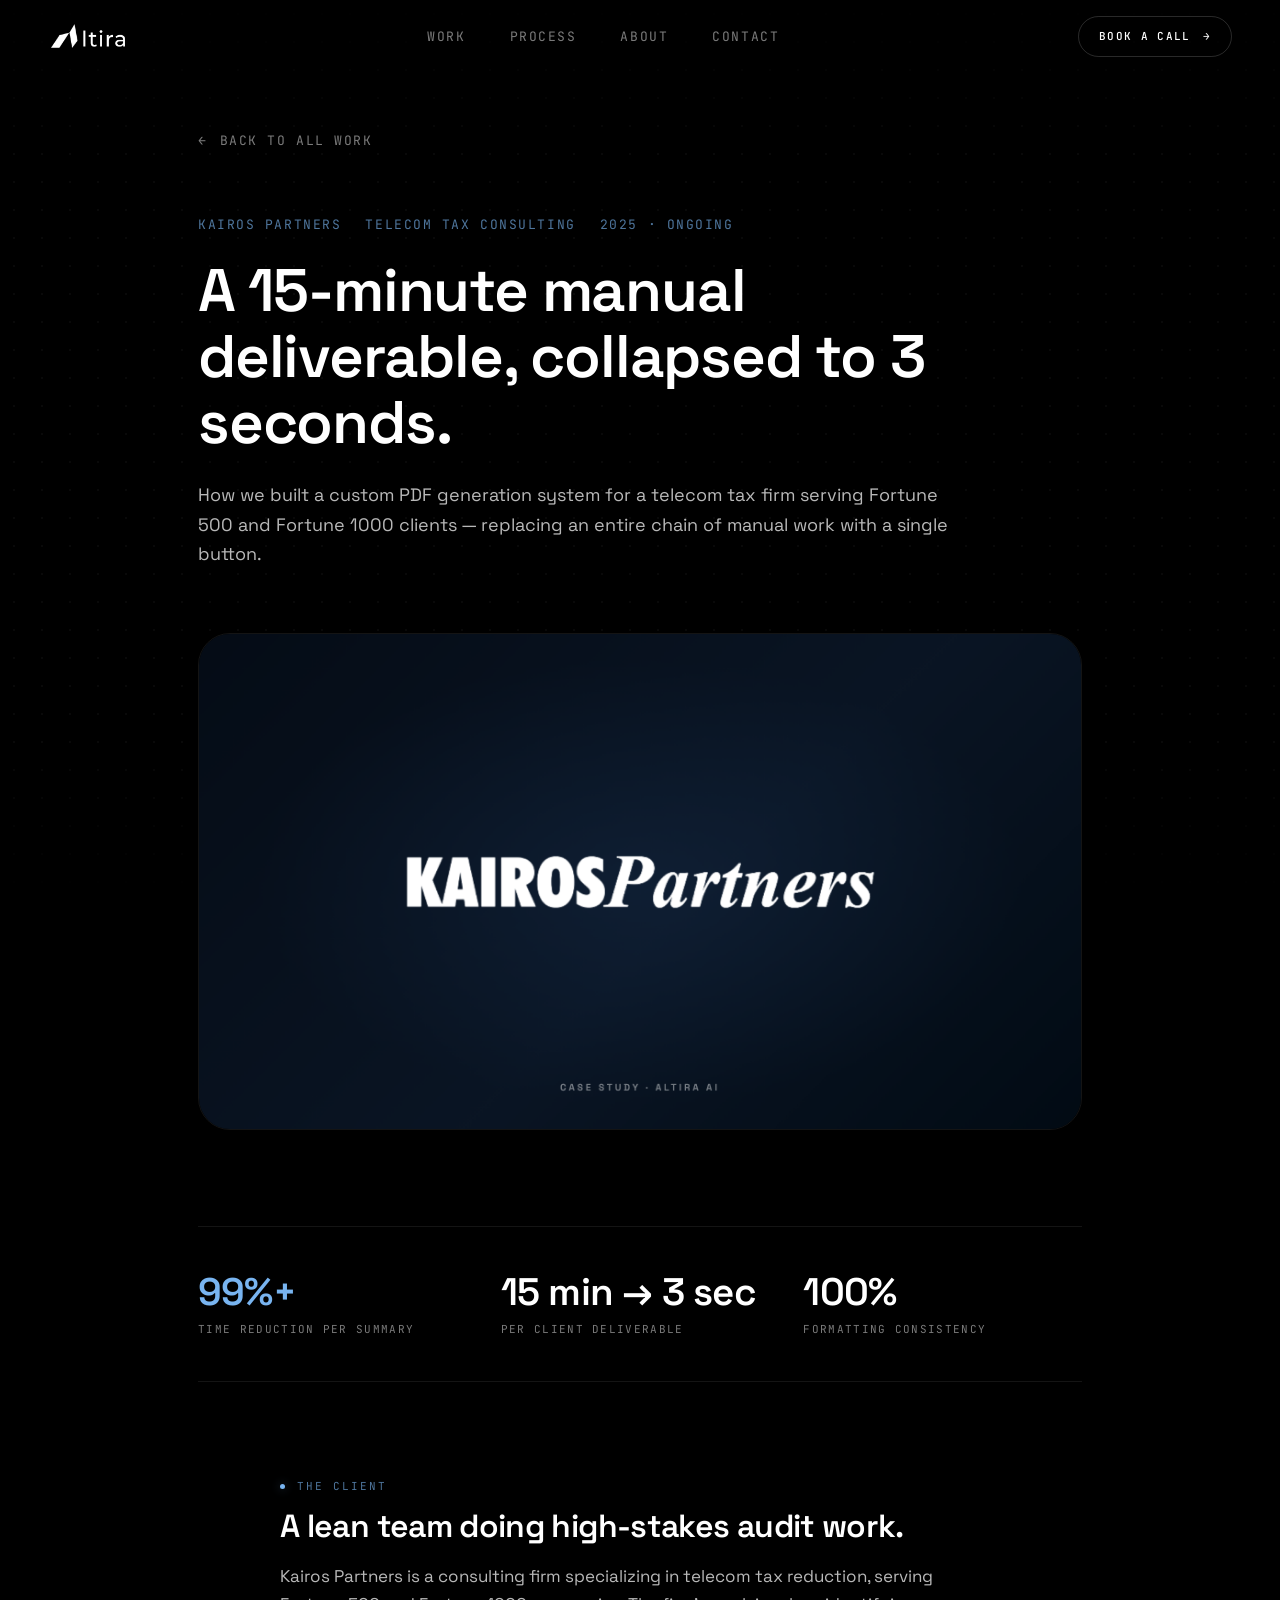
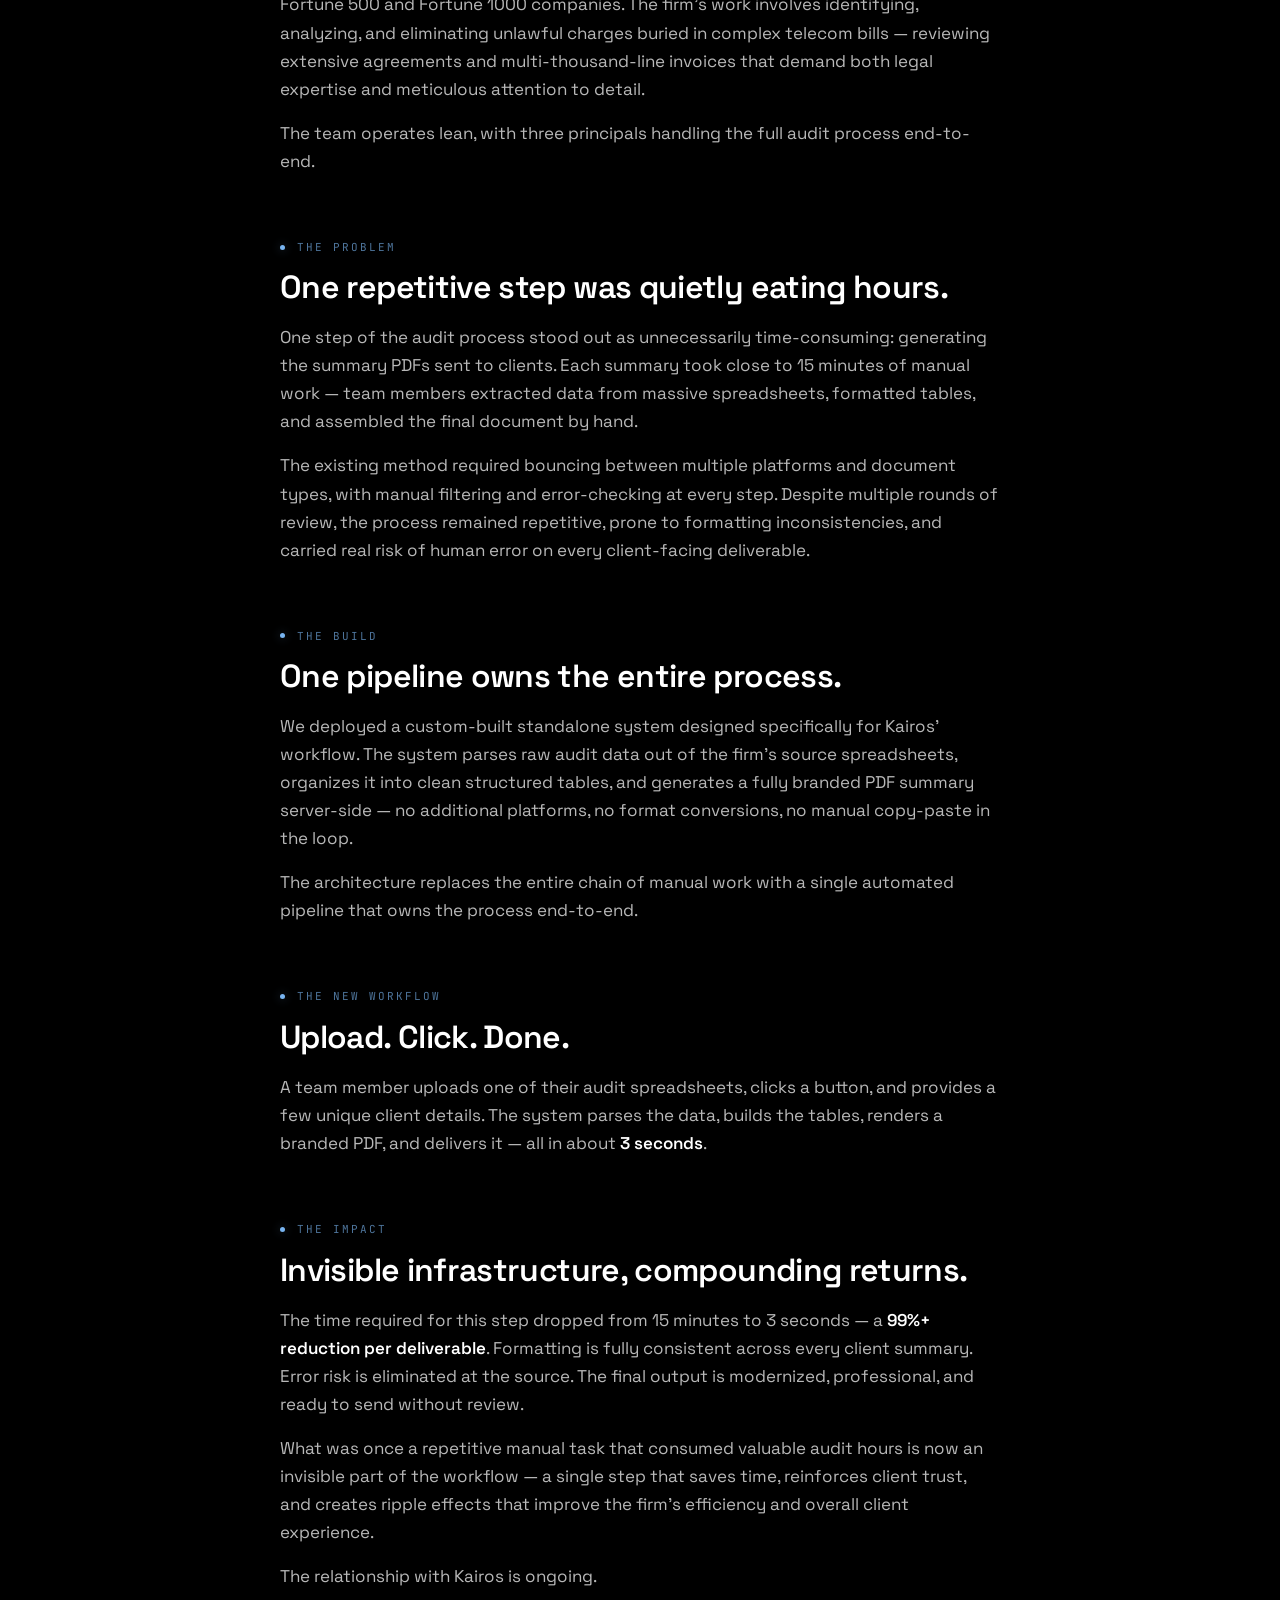
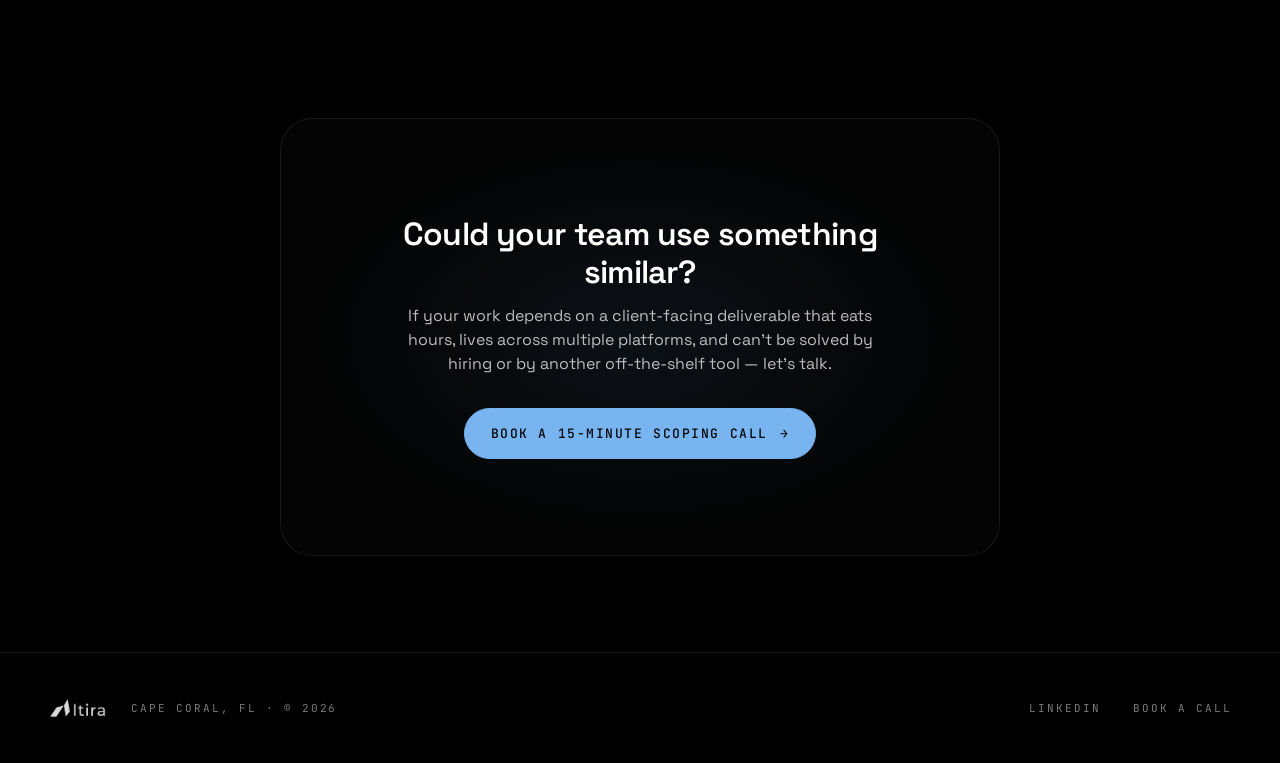
==== case-studies/kairos.html @ 16a11a70 "init: Altira AI marketing site v1 Static HTML/CSS/JS marketing site. Pure-black base, single blue ac" ====
<!DOCTYPE html>
<html lang="en">
<head>
<meta charset="UTF-8">
<meta name="viewport" content="width=device-width, initial-scale=1.0">
<meta name="description" content="Kairos Partners case study — how Altira AI cut a 15-minute manual summary-PDF task to 3 seconds for a Fortune-500 telecom tax consultancy.">
<title>Kairos Partners — Altira AI Case Study</title>

<link rel="preconnect" href="https://fonts.googleapis.com">
<link rel="preconnect" href="https://fonts.gstatic.com" crossorigin>
<link href="https://fonts.googleapis.com/css2?family=Space+Grotesk:wght@400;500;600;700&family=JetBrains+Mono:wght@400;500&display=swap" rel="stylesheet">

<link rel="stylesheet" href="../styles/tokens.css">
<link rel="stylesheet" href="../styles/base.css">
<link rel="stylesheet" href="../styles/components.css">
</head>
<body>

<!-- ===== NAV ===== -->
<header class="nav">
  <div class="container nav__inner">
    <a href="../index.html" class="nav__brand" aria-label="Altira AI — home">
      <img src="../assets/logo-lockup.png" alt="Altira AI" class="nav__logo">
    </a>
    <nav class="nav__links" aria-label="primary">
      <a href="../index.html#work" class="nav__link">Work</a>
      <a href="../index.html#process" class="nav__link">Process</a>
      <a href="../index.html#about" class="nav__link">About</a>
      <a href="../index.html#contact" class="nav__link">Contact</a>
    </nav>
    <a class="btn btn--ghost btn--sm" href="https://calendly.com/koenullrich/discovery-call" target="_blank" rel="noopener">
      Book a Call <span class="btn__arrow">→</span>
    </a>
  </div>
</header>

<main>

<article class="section study">
  <div class="container container--narrow">

    <a class="study__back" href="../index.html#work">
      <span class="study__back__arrow">←</span> Back to all work
    </a>

    <header class="study__header" data-reveal>
      <div class="study__meta">
        <span>Kairos Partners</span>
        <span>Telecom Tax Consulting</span>
        <span>2025 · Ongoing</span>
      </div>
      <h1 class="study__title">A 15-minute manual deliverable, collapsed to 3 seconds.</h1>
      <p class="study__subtitle">How we built a custom PDF generation system for a telecom tax firm serving Fortune 500 and Fortune 1000 clients — replacing an entire chain of manual work with a single button.</p>
    </header>

    <div class="study__cover" data-reveal>
      <img src="../assets/case-covers/kairos-cover.png" alt="Kairos Partners case study cover">
    </div>

    <div class="study__glance" data-reveal>
      <div>
        <div class="glance__num"><span class="accent">99%+</span></div>
        <div class="glance__label">Time reduction per summary</div>
      </div>
      <div>
        <div class="glance__num">15 min → 3 sec</div>
        <div class="glance__label">Per client deliverable</div>
      </div>
      <div>
        <div class="glance__num">100%</div>
        <div class="glance__label">Formatting consistency</div>
      </div>
    </div>

    <div class="study__body">

      <section class="study__section" data-reveal>
        <div class="study__section__label">The client</div>
        <h2 class="study__section__title">A lean team doing high-stakes audit work.</h2>
        <div class="study__section__prose">
          <p>Kairos Partners is a consulting firm specializing in telecom tax reduction, serving Fortune 500 and Fortune 1000 companies. The firm's work involves identifying, analyzing, and eliminating unlawful charges buried in complex telecom bills — reviewing extensive agreements and multi-thousand-line invoices that demand both legal expertise and meticulous attention to detail.</p>
          <p>The team operates lean, with three principals handling the full audit process end-to-end.</p>
        </div>
      </section>

      <section class="study__section" data-reveal>
        <div class="study__section__label">The problem</div>
        <h2 class="study__section__title">One repetitive step was quietly eating hours.</h2>
        <div class="study__section__prose">
          <p>One step of the audit process stood out as unnecessarily time-consuming: generating the summary PDFs sent to clients. Each summary took close to 15 minutes of manual work — team members extracted data from massive spreadsheets, formatted tables, and assembled the final document by hand.</p>
          <p>The existing method required bouncing between multiple platforms and document types, with manual filtering and error-checking at every step. Despite multiple rounds of review, the process remained repetitive, prone to formatting inconsistencies, and carried real risk of human error on every client-facing deliverable.</p>
        </div>
      </section>

      <section class="study__section" data-reveal>
        <div class="study__section__label">The build</div>
        <h2 class="study__section__title">One pipeline owns the entire process.</h2>
        <div class="study__section__prose">
          <p>We deployed a custom-built standalone system designed specifically for Kairos' workflow. The system parses raw audit data out of the firm's source spreadsheets, organizes it into clean structured tables, and generates a fully branded PDF summary server-side — no additional platforms, no format conversions, no manual copy-paste in the loop.</p>
          <p>The architecture replaces the entire chain of manual work with a single automated pipeline that owns the process end-to-end.</p>
        </div>
      </section>

      <section class="study__section" data-reveal>
        <div class="study__section__label">The new workflow</div>
        <h2 class="study__section__title">Upload. Click. Done.</h2>
        <div class="study__section__prose">
          <p>A team member uploads one of their audit spreadsheets, clicks a button, and provides a few unique client details. The system parses the data, builds the tables, renders a branded PDF, and delivers it — all in about <strong>3 seconds</strong>.</p>
        </div>
      </section>

      <section class="study__section" data-reveal>
        <div class="study__section__label">The impact</div>
        <h2 class="study__section__title">Invisible infrastructure, compounding returns.</h2>
        <div class="study__section__prose">
          <p>The time required for this step dropped from 15 minutes to 3 seconds — a <strong>99%+ reduction per deliverable</strong>. Formatting is fully consistent across every client summary. Error risk is eliminated at the source. The final output is modernized, professional, and ready to send without review.</p>
          <p>What was once a repetitive manual task that consumed valuable audit hours is now an invisible part of the workflow — a single step that saves time, reinforces client trust, and creates ripple effects that improve the firm's efficiency and overall client experience.</p>
          <p>The relationship with Kairos is ongoing.</p>
        </div>
      </section>

      <div class="study__cta" data-reveal>
        <h3 class="study__cta__title">Could your team use something similar?</h3>
        <p class="study__cta__sub">If your work depends on a client-facing deliverable that eats hours, lives across multiple platforms, and can't be solved by hiring or by another off-the-shelf tool — let's talk.</p>
        <a class="btn btn--primary" href="https://calendly.com/koenullrich/discovery-call" target="_blank" rel="noopener">
          Book a 15-minute scoping call <span class="btn__arrow">→</span>
        </a>
      </div>

    </div>
  </div>
</article>

</main>

<footer class="footer">
  <div class="container footer__inner">
    <div class="footer__brand">
      <img src="../assets/logo-lockup.png" alt="Altira AI" class="footer__logo">
      <span class="footer__meta">Cape Coral, FL · © 2026</span>
    </div>
    <div class="footer__links">
      <a href="https://www.linkedin.com/in/koenullrich/" target="_blank" rel="noopener">LinkedIn</a>
      <a href="https://calendly.com/koenullrich/discovery-call" target="_blank" rel="noopener">Book a Call</a>
    </div>
  </div>
</footer>

<script src="../scripts/main.js"></script>
</body>
</html>
---- styles/tokens.css ----
/* ============================================================
   ALTIRA AI — DESIGN TOKENS
   Single source of truth. Changing a token = global update.
   ============================================================ */

:root {
  /* ---------- COLOR ----------
     Black is the ground. Blue is an accent only — used on specific words,
     icons, primary CTA, hover glows, and the single hero atmospheric glow. */
  --color-bg-deep:  #000000;
  --color-bg-base:  #000000;
  --color-bg-mid:   #070707;
  --color-bg-card:  rgba(255, 255, 255, 0.015);

  --color-text-primary:   #FFFFFF;
  --color-text-secondary: rgba(255, 255, 255, 0.72);
  --color-text-muted:     rgba(255, 255, 255, 0.48);
  --color-text-dim:       rgba(255, 255, 255, 0.28);

  --color-accent:              #78B4F0;
  --color-accent-dim:          rgba(120, 180, 240, 0.65);
  --color-accent-glow-strong:  rgba(120, 180, 240, 0.35);
  --color-accent-glow:         rgba(120, 180, 240, 0.18);
  --color-accent-glow-soft:    rgba(120, 180, 240, 0.08);

  --color-border:        rgba(255, 255, 255, 0.08);
  --color-border-strong: rgba(255, 255, 255, 0.16);
  --color-divider:       rgba(255, 255, 255, 0.05);

  /* ---------- GRADIENT ---------- */
  --gradient-base: #000000;
  --gradient-atmos: radial-gradient(ellipse 900px 500px at 50% 35%, rgba(120, 180, 240, 0.10), transparent 65%);
  --gradient-hero-overlay: radial-gradient(ellipse 800px 420px at var(--mx, 50%) var(--my, 30%), rgba(120, 180, 240, 0.10), transparent 60%);

  /* ---------- TYPOGRAPHY ---------- */
  --font-sans: 'Space Grotesk', ui-sans-serif, system-ui, -apple-system, sans-serif;
  --font-mono: 'JetBrains Mono', ui-monospace, 'SF Mono', Menlo, monospace;

  --fs-micro:   0.6875rem;  /* 11px  — mono meta */
  --fs-small:   0.8125rem;  /* 13px  — mono labels */
  --fs-body:    1rem;       /* 16px  — body */
  --fs-body-lg: 1.125rem;   /* 18px  — subhead */
  --fs-h4:      1.375rem;   /* 22px  — tile title */
  --fs-h3:      1.875rem;   /* 30px  — section subhead */
  --fs-h2:      2.75rem;    /* 44px  — section title */
  --fs-h1:      clamp(2.75rem, 6vw + 1rem, 5.75rem); /* 44 → 92px fluid */
  --fs-number:  clamp(3rem, 8vw, 6rem); /* giant process numbers */
  --fs-stat:    clamp(2rem, 4vw, 3.5rem); /* proof bar numbers */

  --lh-tight: 1.05;
  --lh-snug:  1.2;
  --lh-base:  1.5;
  --lh-prose: 1.65;

  --tracking-wide: 0.12em;
  --tracking-wider: 0.18em;
  --tracking-tight: -0.02em;

  /* ---------- SPACING ---------- */
  --space-1: 0.25rem;
  --space-2: 0.5rem;
  --space-3: 0.75rem;
  --space-4: 1rem;
  --space-5: 1.5rem;
  --space-6: 2rem;
  --space-7: 2.75rem;
  --space-8: 4rem;
  --space-9: 6rem;
  --space-10: 8rem;
  --space-11: 10rem;

  --section-py: clamp(4rem, 10vw, 8rem);
  --container-px: clamp(1.25rem, 4vw, 3rem);
  --container-max: 1320px;
  --container-narrow: 980px;

  /* ---------- RADIUS / BORDER ----------
     Softer system across the board — Apple-adjacent, not-quite-Apple. */
  --radius-xs:   6px;    /* tags, small chips, inline pills */
  --radius-sm:   10px;   /* small surfaces — badges, glance dividers */
  --radius-md:   18px;   /* service / process / case cards, photos */
  --radius-lg:   24px;   /* large cards — study cover, CTA block */
  --radius-xl:   32px;   /* hero-scale cards if ever needed */
  --radius-pill: 999px;  /* buttons, oval CTAs, nav island */
  --border-thin: 1px;

  /* ---------- SHADOWS ---------- */
  --shadow-lift:        0 24px 70px -22px rgba(0, 0, 0, 0.65), 0 10px 28px -10px rgba(0, 0, 0, 0.45);
  --shadow-glow:        0 0 40px rgba(120, 180, 240, 0.18);
  --shadow-glow-strong: 0 0 60px rgba(120, 180, 240, 0.32);

  /* ---------- MOTION ---------- */
  --ease-out: cubic-bezier(0.22, 1, 0.36, 1);
  --ease-in-out: cubic-bezier(0.76, 0, 0.24, 1);
  --ease-spring: cubic-bezier(0.34, 1.56, 0.64, 1);

  --dur-instant: 120ms;
  --dur-fast: 200ms;
  --dur-base: 360ms;
  --dur-slow: 600ms;
  --dur-crawl: 1200ms;

  /* ---------- Z ---------- */
  --z-nav: 50;
  --z-modal: 100;
}
---- styles/base.css ----
/* ============================================================
   BASE — reset, typography defaults, utilities
   ============================================================ */

*, *::before, *::after { box-sizing: border-box; }
* { margin: 0; padding: 0; }

html {
  scroll-behavior: smooth;
  -webkit-text-size-adjust: 100%;
  -webkit-font-smoothing: antialiased;
  -moz-osx-font-smoothing: grayscale;
  color-scheme: dark;
}

body {
  font-family: var(--font-sans);
  font-size: var(--fs-body);
  line-height: var(--lh-base);
  color: var(--color-text-primary);
  background: #000000;
  min-height: 100vh;
  overflow-x: hidden;
}

/* Subtle dot grid across the whole page — matches the old-site texture.
   Very faint; fades top/bottom so it breathes. */
body::before {
  content: "";
  position: fixed;
  inset: 0;
  pointer-events: none;
  z-index: 1;
  background-image: radial-gradient(circle, rgba(255, 255, 255, 0.035) 1px, transparent 1.5px);
  background-size: 28px 28px;
  mask-image: linear-gradient(180deg, transparent 0%, #000 18%, #000 82%, transparent 100%);
  -webkit-mask-image: linear-gradient(180deg, transparent 0%, #000 18%, #000 82%, transparent 100%);
}

img, svg, video { display: block; max-width: 100%; height: auto; }

a { color: inherit; text-decoration: none; }

button {
  font: inherit;
  color: inherit;
  background: none;
  border: none;
  cursor: pointer;
}

h1, h2, h3, h4, h5, h6 {
  font-weight: 600;
  letter-spacing: var(--tracking-tight);
  line-height: var(--lh-snug);
}

::selection {
  background: var(--color-accent-glow-strong);
  color: var(--color-text-primary);
}

/* Focus visibility — keyboard only */
:focus-visible {
  outline: 2px solid var(--color-accent);
  outline-offset: 3px;
  border-radius: var(--radius-sm);
}

/* ---------- LAYOUT HELPERS ---------- */
.container {
  width: 100%;
  max-width: var(--container-max);
  margin-inline: auto;
  padding-inline: var(--container-px);
  position: relative;
  z-index: 2;
}

.container--narrow { max-width: var(--container-narrow); }

.section {
  padding-block: var(--section-py);
  position: relative;
}

.section + .section { border-top: 1px solid var(--color-divider); }

/* ---------- TYPOGRAPHY PRIMITIVES ---------- */
.mono {
  font-family: var(--font-mono);
  font-size: var(--fs-micro);
  letter-spacing: var(--tracking-wider);
  text-transform: uppercase;
  color: var(--color-text-muted);
  font-weight: 400;
}

.mono--accent { color: var(--color-accent-dim); }
.mono--label { font-size: var(--fs-small); }

.eyebrow {
  font-family: var(--font-mono);
  font-size: var(--fs-micro);
  letter-spacing: var(--tracking-wider);
  text-transform: uppercase;
  color: var(--color-text-muted);
  display: inline-flex;
  align-items: center;
  gap: var(--space-3);
  margin-bottom: var(--space-5);
}

.eyebrow::before {
  content: "";
  width: 5px; height: 5px;
  border-radius: 50%;
  background: var(--color-accent);
  box-shadow: 0 0 10px var(--color-accent-glow-strong);
}

/* ---------- MOTION — scroll reveal base state ---------- */
[data-reveal] {
  opacity: 0;
  transform: translateY(32px);
  transition:
    opacity var(--dur-slow) var(--ease-out),
    transform var(--dur-slow) var(--ease-out);
  transition-delay: var(--reveal-delay, 0ms);
}

[data-reveal].is-visible {
  opacity: 1;
  transform: translateY(0);
}

@media (prefers-reduced-motion: reduce) {
  *, *::before, *::after {
    animation-duration: 0.01ms !important;
    transition-duration: 0.01ms !important;
  }
  [data-reveal] { opacity: 1; transform: none; }
  html { scroll-behavior: auto; }
}
---- styles/components.css ----
/* ============================================================
   COMPONENTS — sections, tiles, buttons
   ============================================================ */

/* ========== BACKGROUND ========== */
/* Body itself is pure black (set in base.css).
   The dot grid overlay + hero-only atmospheric glow do all the work. */
.bg-gradient { display: none; }

/* ========== NAV ========== */
.nav {
  position: fixed;
  top: 0; left: 0; right: 0;
  z-index: var(--z-nav);
  padding: var(--space-4) 0;
  transition: background-color var(--dur-base) var(--ease-out),
              backdrop-filter var(--dur-base) var(--ease-out),
              border-color var(--dur-base) var(--ease-out),
              padding var(--dur-base) var(--ease-out);
  border-bottom: 1px solid transparent;
}

.nav.is-scrolled {
  background: rgba(5, 12, 22, 0.78);
  backdrop-filter: blur(20px) saturate(1.2);
  -webkit-backdrop-filter: blur(20px) saturate(1.2);
  border-bottom-color: var(--color-border);
  padding: var(--space-3) 0;
}

.nav__inner {
  display: flex;
  align-items: center;
  justify-content: space-between;
  gap: var(--space-5);
}

.nav__brand {
  display: inline-flex;
  align-items: center;
  gap: var(--space-3);
  transition: opacity var(--dur-fast) var(--ease-out);
}
.nav__brand:hover { opacity: 0.85; }

.nav__logo {
  height: 30px;
  width: auto;
  display: block;
  filter: drop-shadow(0 0 18px rgba(120, 180, 240, 0));
  transition: filter var(--dur-base) var(--ease-out);
}
.nav.is-scrolled .nav__logo { height: 26px; transition: height var(--dur-base) var(--ease-out); }

@keyframes pulse {
  0%, 100% { opacity: 1; }
  50% { opacity: 0.4; }
}

.nav__links {
  display: flex;
  gap: var(--space-7);
  font-family: var(--font-mono);
  font-size: var(--fs-small);
  letter-spacing: var(--tracking-wide);
  text-transform: uppercase;
}

.nav__link {
  color: var(--color-text-muted);
  transition: color var(--dur-fast) var(--ease-out);
  position: relative;
}

.nav__link:hover { color: var(--color-text-primary); }

.nav__link::after {
  content: "";
  position: absolute;
  left: 0; right: 0; bottom: -4px;
  height: 1px;
  background: var(--color-accent);
  transform: scaleX(0);
  transform-origin: left;
  transition: transform var(--dur-base) var(--ease-out);
}

.nav__link:hover::after { transform: scaleX(1); }

@media (max-width: 720px) {
  .nav__links { display: none; }
}

/* ========== BUTTONS ========== */
.btn {
  display: inline-flex;
  align-items: center;
  gap: var(--space-3);
  padding: 0.9375rem 1.625rem;
  font-family: var(--font-mono);
  font-size: var(--fs-small);
  letter-spacing: var(--tracking-wide);
  text-transform: uppercase;
  font-weight: 500;
  border-radius: var(--radius-pill);
  transition: all var(--dur-base) var(--ease-out);
  cursor: pointer;
  white-space: nowrap;
}

.btn__arrow {
  display: inline-block;
  transition: transform var(--dur-base) var(--ease-out);
  font-weight: 400;
}

.btn:hover .btn__arrow { transform: translateX(4px); }

/* primary — filled accent */
.btn--primary {
  background: var(--color-accent);
  color: var(--color-bg-deep);
  border: 1px solid var(--color-accent);
  box-shadow: 0 0 0 rgba(120, 180, 240, 0);
}
.btn--primary:hover {
  background: #A8CDF8;
  border-color: #A8CDF8;
  box-shadow: var(--shadow-glow-strong);
  transform: translateY(-1px);
}

/* ghost — transparent with border */
.btn--ghost {
  background: transparent;
  color: var(--color-text-primary);
  border: 1px solid var(--color-border-strong);
}
.btn--ghost:hover {
  border-color: var(--color-accent);
  color: var(--color-accent);
  box-shadow: var(--shadow-glow);
}

.btn--sm { padding: 0.6875rem 1.25rem; font-size: var(--fs-micro); }

/* ========== HERO — visionary minimal, centered ========== */
.hero {
  position: relative;
  min-height: 100vh;
  display: flex;
  align-items: center;
  justify-content: center;
  padding-top: 8rem;
  padding-bottom: 6rem;
  overflow: hidden;
  text-align: center;
}

.hero__particles {
  position: absolute;
  inset: 0;
  width: 100%;
  height: 100%;
  opacity: 0.55;
  mask-image: radial-gradient(ellipse at center, black 35%, transparent 80%);
  -webkit-mask-image: radial-gradient(ellipse at center, black 35%, transparent 80%);
  pointer-events: none;
  z-index: 1;
}

.hero__atmos {
  position: absolute;
  inset: 0;
  background: var(--gradient-hero-overlay);
  pointer-events: none;
  transition: background-position var(--dur-base) var(--ease-out);
  z-index: 2;
}

.hero__content {
  position: relative;
  z-index: 4;
  max-width: 920px;
  margin-inline: auto;
}

.hero__title {
  font-size: var(--fs-h1);
  line-height: var(--lh-tight);
  font-weight: 600;
  letter-spacing: var(--tracking-tight);
  max-width: 20ch;
  margin: 0 auto var(--space-7);
}

.hero__title-word {
  display: inline-block;
  opacity: 0;
  transform: translateY(40%);
  filter: blur(8px);
  animation: heroWord 1100ms var(--ease-out) forwards;
  animation-delay: calc(var(--i, 0) * 80ms + 200ms);
  will-change: opacity, transform, filter;
}

.hero__title-word--accent {
  color: var(--color-accent);
  text-shadow: 0 0 40px var(--color-accent-glow-strong);
}

@keyframes heroWord {
  to { opacity: 1; transform: translateY(0); filter: blur(0); }
}

.hero__subtitle {
  font-size: var(--fs-body-lg);
  line-height: var(--lh-prose);
  color: var(--color-text-secondary);
  max-width: 60ch;
  margin: 0 auto var(--space-8);
  opacity: 0;
  animation: fadeUp var(--dur-slow) var(--ease-out) 1200ms forwards;
}

@keyframes fadeUp {
  from { opacity: 0; transform: translateY(20px); }
  to { opacity: 1; transform: translateY(0); }
}

.hero__ctas {
  display: flex;
  flex-wrap: wrap;
  gap: var(--space-4);
  justify-content: center;
  opacity: 0;
  animation: fadeUp var(--dur-slow) var(--ease-out) 1400ms forwards;
}

/* ========== HERO STATS ROW — inline under CTAs ========== */
.hero__stats {
  display: flex;
  flex-wrap: wrap;
  justify-content: center;
  gap: var(--space-5) var(--space-8);
  margin-top: var(--space-9);
  padding-top: var(--space-6);
  border-top: 1px solid var(--color-border);
  max-width: 820px;
  margin-inline: auto;
  opacity: 0;
  animation: fadeUp var(--dur-slow) var(--ease-out) 1700ms forwards;
}

.hero__stat {
  text-align: left;
  min-width: 0;
}

.hero__stat__num {
  font-family: var(--font-sans);
  font-size: 1.375rem;
  font-weight: 600;
  letter-spacing: var(--tracking-tight);
  color: var(--color-text-primary);
  line-height: 1.15;
  margin-bottom: 4px;
}

.hero__stat__label {
  font-family: var(--font-mono);
  font-size: var(--fs-micro);
  letter-spacing: var(--tracking-wide);
  text-transform: uppercase;
  color: var(--color-text-muted);
  line-height: 1.3;
}

@media (max-width: 560px) {
  .hero__stats { gap: var(--space-4) var(--space-5); }
  .hero__stat__num { font-size: 1.125rem; }
}

/* ========== PROOF BAR ========== */
.proof {
  padding-block: var(--space-8);
  border-top: 1px solid var(--color-border);
  border-bottom: 1px solid var(--color-border);
  background: rgba(0, 0, 0, 0.2);
}

.proof__grid {
  display: grid;
  grid-template-columns: repeat(4, 1fr);
  gap: var(--space-7);
}

@media (max-width: 900px) {
  .proof__grid { grid-template-columns: repeat(2, 1fr); gap: var(--space-6); }
}

.proof__stat { position: relative; padding-left: var(--space-4); border-left: 1px solid var(--color-border-strong); }

.proof__num {
  font-size: var(--fs-stat);
  font-weight: 600;
  line-height: 1;
  letter-spacing: var(--tracking-tight);
  color: var(--color-text-primary);
  margin-bottom: var(--space-2);
  font-variant-numeric: tabular-nums;
}

.proof__num__suffix {
  color: var(--color-accent);
  font-weight: 500;
}

.proof__label {
  font-family: var(--font-mono);
  font-size: var(--fs-micro);
  letter-spacing: var(--tracking-wide);
  text-transform: uppercase;
  color: var(--color-text-muted);
  line-height: var(--lh-snug);
}

/* ========== SECTION HEADERS ========== */
.section__header { margin-bottom: var(--space-9); max-width: 780px; }

.section__header--center {
  margin-inline: auto;
  text-align: center;
}
.section__header--center .eyebrow { justify-content: center; }
.section__header--center .section__subtitle { margin-inline: auto; }

.section__title {
  font-size: var(--fs-h2);
  line-height: var(--lh-snug);
  font-weight: 600;
  letter-spacing: var(--tracking-tight);
  margin-bottom: var(--space-4);
}

.section__subtitle {
  font-size: var(--fs-body-lg);
  color: var(--color-text-secondary);
  line-height: var(--lh-prose);
  max-width: 64ch;
}

/* ========== PROCESS — simple, centered, numbered cards ========== */
.process__grid {
  display: grid;
  grid-template-columns: repeat(4, 1fr);
  gap: var(--space-5);
}

@media (max-width: 1080px) { .process__grid { grid-template-columns: repeat(2, 1fr); } }
@media (max-width: 560px)  { .process__grid { grid-template-columns: 1fr; } }

.process__step {
  position: relative;
  padding: var(--space-7);
  background: rgba(255, 255, 255, 0.015);
  border: 1px solid var(--color-border);
  border-radius: var(--radius-lg);
  transition: transform var(--dur-base) var(--ease-out),
              border-color var(--dur-base) var(--ease-out),
              background-color var(--dur-base) var(--ease-out);
  cursor: default;
}

.process__step:hover {
  transform: translateY(-3px);
  background: rgba(255, 255, 255, 0.025);
  border-color: var(--color-border-strong);
}

.process__step:hover .process__num {
  color: var(--color-accent);
  text-shadow: 0 0 24px var(--color-accent-glow-strong);
}

.process__num {
  font-family: var(--font-mono);
  font-size: 0.875rem;
  font-weight: 500;
  letter-spacing: var(--tracking-wider);
  color: var(--color-accent-dim);
  margin-bottom: var(--space-4);
  transition: color var(--dur-base) var(--ease-out),
              text-shadow var(--dur-base) var(--ease-out);
}

.process__title {
  font-size: 1.25rem;
  font-weight: 600;
  letter-spacing: var(--tracking-tight);
  margin-bottom: var(--space-3);
}

.process__copy { color: var(--color-text-secondary); line-height: var(--lh-prose); font-size: 0.9375rem; }

/* ========== SERVICES — clean icon + title + description ========== */
.services__grid {
  display: grid;
  grid-template-columns: repeat(4, 1fr);
  gap: var(--space-5);
}

@media (max-width: 1080px) { .services__grid { grid-template-columns: repeat(2, 1fr); } }
@media (max-width: 560px)  { .services__grid { grid-template-columns: 1fr; } }

.service {
  position: relative;
  background: rgba(255, 255, 255, 0.015);
  border: 1px solid var(--color-border);
  border-radius: var(--radius-lg);
  padding: var(--space-7);
  transition: transform var(--dur-base) var(--ease-out),
              border-color var(--dur-base) var(--ease-out),
              background-color var(--dur-base) var(--ease-out),
              box-shadow var(--dur-base) var(--ease-out);
  cursor: default;
}

.service:hover {
  transform: translateY(-4px);
  border-color: var(--color-border-strong);
  background: rgba(255, 255, 255, 0.025);
  box-shadow: var(--shadow-lift), var(--shadow-glow);
}

.service__icon {
  width: 44px;
  height: 44px;
  margin-bottom: var(--space-5);
  color: var(--color-accent);
  display: flex;
  align-items: center;
  justify-content: center;
  transition: transform var(--dur-base) var(--ease-out),
              filter var(--dur-base) var(--ease-out);
}
.service__icon svg { width: 100%; height: 100%; }

.service:hover .service__icon {
  transform: translateY(-2px);
  filter: drop-shadow(0 0 12px var(--color-accent-glow-strong));
}

.service__title {
  font-size: 1.25rem;
  font-weight: 600;
  margin-bottom: var(--space-3);
  letter-spacing: var(--tracking-tight);
}

.service__desc {
  color: var(--color-text-secondary);
  font-size: 0.9375rem;
  line-height: var(--lh-prose);
}

/* ========== CASE STUDIES ========== */
.cases__grid {
  display: grid;
  grid-template-columns: repeat(3, 1fr);
  gap: var(--space-5);
}

@media (max-width: 960px) { .cases__grid { grid-template-columns: 1fr; } }

.case {
  position: relative;
  border: 1px solid var(--color-border);
  border-radius: var(--radius-lg);
  overflow: hidden;
  background: rgba(255, 255, 255, 0.015);
  transition: transform var(--dur-base) var(--ease-out),
              border-color var(--dur-base) var(--ease-out),
              background-color var(--dur-base) var(--ease-out),
              box-shadow var(--dur-base) var(--ease-out);
  display: block;
  color: inherit;
}

.case:hover { background: rgba(255, 255, 255, 0.025); }

.case:hover {
  transform: translateY(-6px);
  border-color: var(--color-border-strong);
  box-shadow: var(--shadow-lift), var(--shadow-glow);
}

.case__cover {
  aspect-ratio: 16 / 9;
  overflow: hidden;
  position: relative;
  border-bottom: 1px solid var(--color-border);
}

.case__cover img {
  width: 100%;
  height: 100%;
  object-fit: cover;
  transition: transform var(--dur-crawl) var(--ease-out);
}

.case:hover .case__cover img { transform: scale(1.04); }

.case__body { padding: var(--space-6); }

.case__meta {
  font-family: var(--font-mono);
  font-size: var(--fs-micro);
  letter-spacing: var(--tracking-wide);
  text-transform: uppercase;
  color: var(--color-accent-dim);
  margin-bottom: var(--space-3);
  display: flex;
  justify-content: space-between;
}

.case__title { font-size: 1.25rem; font-weight: 600; margin-bottom: var(--space-3); line-height: var(--lh-snug); }
.case__result { color: var(--color-text-secondary); font-size: 0.9375rem; line-height: var(--lh-prose); }

.case__cta {
  display: inline-flex;
  align-items: center;
  gap: var(--space-2);
  margin-top: var(--space-5);
  font-family: var(--font-mono);
  font-size: var(--fs-small);
  letter-spacing: var(--tracking-wide);
  text-transform: uppercase;
  color: var(--color-accent);
  transition: gap var(--dur-base) var(--ease-out);
}

.case:hover .case__cta { gap: var(--space-3); }

/* ========== ABOUT ========== */
.about__grid {
  display: grid;
  grid-template-columns: 320px 1fr;
  gap: var(--space-9);
  align-items: start;
}

@media (max-width: 860px) {
  .about__grid { grid-template-columns: 1fr; gap: var(--space-7); }
}

.about__photo {
  aspect-ratio: 1;
  overflow: hidden;
  border: 1px solid var(--color-border-strong);
  border-radius: var(--radius-lg);
  position: relative;
  background: var(--color-bg-mid);
}

.about__photo img { width: 100%; height: 100%; object-fit: cover; }

.about__photo::after {
  content: "";
  position: absolute;
  inset: 0;
  background: linear-gradient(180deg, transparent 50%, rgba(5, 12, 22, 0.35) 100%);
  pointer-events: none;
}

.about__photo__badge {
  position: absolute;
  bottom: var(--space-4);
  left: var(--space-4);
  font-family: var(--font-mono);
  font-size: var(--fs-micro);
  letter-spacing: var(--tracking-wider);
  text-transform: uppercase;
  color: var(--color-text-secondary);
  background: rgba(0, 0, 0, 0.55);
  backdrop-filter: blur(14px);
  -webkit-backdrop-filter: blur(14px);
  padding: 0.4375rem 0.75rem;
  border: 1px solid var(--color-border);
  border-radius: var(--radius-pill);
}

.about__body h3 { font-size: var(--fs-h3); margin-bottom: var(--space-5); }
.about__body p { color: var(--color-text-secondary); line-height: var(--lh-prose); margin-bottom: var(--space-4); font-size: 1.0625rem; }

.about__stats {
  display: flex;
  flex-wrap: wrap;
  gap: var(--space-3) var(--space-5);
  margin-top: var(--space-7);
  padding-top: var(--space-6);
  border-top: 1px solid var(--color-border);
  font-family: var(--font-mono);
  font-size: var(--fs-micro);
  letter-spacing: var(--tracking-wide);
  text-transform: uppercase;
  color: var(--color-text-muted);
}

.about__stats__item { display: inline-flex; align-items: center; gap: var(--space-3); }
.about__stats__item + .about__stats__item::before {
  content: "";
  width: 1px; height: 12px;
  background: var(--color-border-strong);
  margin-right: var(--space-2);
}

/* ========== FINAL CTA ========== */
.final {
  text-align: center;
  padding-block: calc(var(--section-py) * 1.15);
  position: relative;
}

.final::before {
  content: "";
  position: absolute;
  inset: 0;
  background: radial-gradient(ellipse 900px 500px at 50% 50%, rgba(120, 180, 240, 0.1), transparent 70%);
  pointer-events: none;
}

.final__title {
  font-size: clamp(2.5rem, 6vw, 4.5rem);
  font-weight: 600;
  letter-spacing: var(--tracking-tight);
  line-height: var(--lh-tight);
  margin-bottom: var(--space-5);
  max-width: 18ch;
  margin-inline: auto;
}

.final__subtitle {
  font-size: var(--fs-body-lg);
  color: var(--color-text-secondary);
  line-height: var(--lh-prose);
  max-width: 52ch;
  margin-inline: auto;
  margin-bottom: var(--space-8);
}

.final__email {
  display: block;
  margin-top: var(--space-6);
  font-family: var(--font-mono);
  font-size: var(--fs-small);
  letter-spacing: var(--tracking-wide);
  color: var(--color-text-muted);
}

.final__email a {
  color: var(--color-text-secondary);
  border-bottom: 1px solid var(--color-border-strong);
  padding-bottom: 2px;
  transition: color var(--dur-fast) var(--ease-out), border-color var(--dur-fast) var(--ease-out);
}
.final__email a:hover { color: var(--color-accent); border-color: var(--color-accent); }

/* ========== CASE STUDY PAGE ========== */
.study {
  padding-top: 8rem;
  padding-bottom: var(--space-9);
}

.study__back {
  display: inline-flex;
  align-items: center;
  gap: var(--space-3);
  font-family: var(--font-mono);
  font-size: var(--fs-small);
  letter-spacing: var(--tracking-wide);
  text-transform: uppercase;
  color: var(--color-text-muted);
  margin-bottom: var(--space-8);
  transition: color var(--dur-fast) var(--ease-out), gap var(--dur-base) var(--ease-out);
}
.study__back:hover { color: var(--color-accent); gap: var(--space-4); }
.study__back__arrow { transition: transform var(--dur-base) var(--ease-out); }
.study__back:hover .study__back__arrow { transform: translateX(-4px); }

.study__header { margin-bottom: var(--space-8); max-width: 860px; }

.study__meta {
  display: flex;
  gap: var(--space-5);
  margin-bottom: var(--space-5);
  font-family: var(--font-mono);
  font-size: var(--fs-small);
  letter-spacing: var(--tracking-wide);
  text-transform: uppercase;
  color: var(--color-accent-dim);
}

.study__title {
  font-size: clamp(2.25rem, 5vw, 3.75rem);
  line-height: 1.1;
  font-weight: 600;
  letter-spacing: var(--tracking-tight);
  margin-bottom: var(--space-5);
}

.study__subtitle {
  font-size: var(--fs-body-lg);
  color: var(--color-text-secondary);
  line-height: var(--lh-prose);
  max-width: 64ch;
}

.study__cover {
  aspect-ratio: 16 / 9;
  overflow: hidden;
  border: 1px solid var(--color-border);
  border-radius: var(--radius-xl);
  margin-bottom: var(--space-9);
}
.study__cover img { width: 100%; height: 100%; object-fit: cover; display: block; }

/* At-a-glance tiles */
.study__glance {
  display: grid;
  grid-template-columns: repeat(3, 1fr);
  gap: var(--space-5);
  padding-top: var(--space-7);
  padding-bottom: var(--space-7);
  border-top: 1px solid var(--color-border);
  border-bottom: 1px solid var(--color-border);
  margin-bottom: var(--space-9);
}

@media (max-width: 760px) { .study__glance { grid-template-columns: 1fr; } }

.glance__num {
  font-size: clamp(1.75rem, 3vw, 2.5rem);
  font-weight: 600;
  letter-spacing: var(--tracking-tight);
  line-height: 1.1;
  margin-bottom: var(--space-2);
  color: var(--color-text-primary);
}
.glance__num .accent { color: var(--color-accent); }
.glance__label {
  font-family: var(--font-mono);
  font-size: var(--fs-micro);
  letter-spacing: var(--tracking-wide);
  text-transform: uppercase;
  color: var(--color-text-muted);
  line-height: 1.4;
}

/* Body sections */
.study__body { max-width: 720px; margin-inline: auto; }

.study__section + .study__section { margin-top: var(--space-8); }

.study__section__label {
  font-family: var(--font-mono);
  font-size: var(--fs-micro);
  letter-spacing: var(--tracking-wider);
  text-transform: uppercase;
  color: var(--color-accent-dim);
  margin-bottom: var(--space-3);
  display: flex;
  align-items: center;
  gap: var(--space-3);
}
.study__section__label::before {
  content: "";
  width: 5px; height: 5px;
  border-radius: 50%;
  background: var(--color-accent);
  box-shadow: 0 0 10px var(--color-accent-glow-strong);
}

.study__section__title {
  font-size: clamp(1.5rem, 2.6vw, 2rem);
  font-weight: 600;
  letter-spacing: var(--tracking-tight);
  margin-bottom: var(--space-4);
  line-height: 1.25;
}

.study__section__prose p {
  font-size: 1.0625rem;
  line-height: var(--lh-prose);
  color: var(--color-text-secondary);
}
.study__section__prose p + p { margin-top: var(--space-4); }
.study__section__prose strong { color: var(--color-text-primary); font-weight: 600; }

/* Pull quote */
.study__quote {
  margin: var(--space-9) 0;
  padding: var(--space-8);
  border-left: 2px solid var(--color-accent);
  background: rgba(120, 180, 240, 0.04);
  border-radius: 0 var(--radius-lg) var(--radius-lg) 0;
}
.study__quote__text {
  font-size: 1.375rem;
  font-weight: 500;
  line-height: 1.4;
  color: var(--color-text-primary);
  margin-bottom: var(--space-4);
  letter-spacing: var(--tracking-tight);
}
.study__quote__author {
  font-family: var(--font-mono);
  font-size: var(--fs-small);
  letter-spacing: var(--tracking-wide);
  text-transform: uppercase;
  color: var(--color-accent-dim);
}
.study__quote__author strong { color: var(--color-text-primary); font-weight: 500; }

/* CTA at bottom of study */
.study__cta {
  margin-top: var(--space-10);
  padding: var(--space-9) var(--space-8);
  text-align: center;
  border: 1px solid var(--color-border);
  border-radius: var(--radius-xl);
  background: rgba(255,255,255,0.015);
  position: relative;
  overflow: hidden;
}
.study__cta::before {
  content: "";
  position: absolute;
  inset: 0;
  background: radial-gradient(ellipse 500px 300px at 50% 50%, rgba(120, 180, 240, 0.08), transparent 70%);
  pointer-events: none;
}
.study__cta__title {
  font-size: clamp(1.5rem, 3vw, 2rem);
  font-weight: 600;
  letter-spacing: var(--tracking-tight);
  margin-bottom: var(--space-3);
  position: relative;
}
.study__cta__sub {
  color: var(--color-text-secondary);
  margin-bottom: var(--space-6);
  max-width: 48ch;
  margin-inline: auto;
  position: relative;
}

/* ========== FOOTER ========== */
.footer {
  padding: var(--space-7) 0;
  border-top: 1px solid var(--color-border);
}

.footer__inner {
  display: flex;
  justify-content: space-between;
  align-items: center;
  flex-wrap: wrap;
  gap: var(--space-5);
}

.footer__brand {
  display: flex;
  align-items: center;
  gap: var(--space-5);
  flex-wrap: wrap;
}

.footer__logo {
  height: 22px;
  width: auto;
  display: block;
  opacity: 0.85;
}

.footer__meta {
  font-family: var(--font-mono);
  font-size: var(--fs-micro);
  letter-spacing: var(--tracking-wider);
  text-transform: uppercase;
  color: var(--color-text-muted);
}

.footer__links {
  display: flex;
  gap: var(--space-6);
  font-family: var(--font-mono);
  font-size: var(--fs-micro);
  letter-spacing: var(--tracking-wider);
  text-transform: uppercase;
  color: var(--color-text-muted);
}

.footer__links a { transition: color var(--dur-fast) var(--ease-out); }
.footer__links a:hover { color: var(--color-accent); }
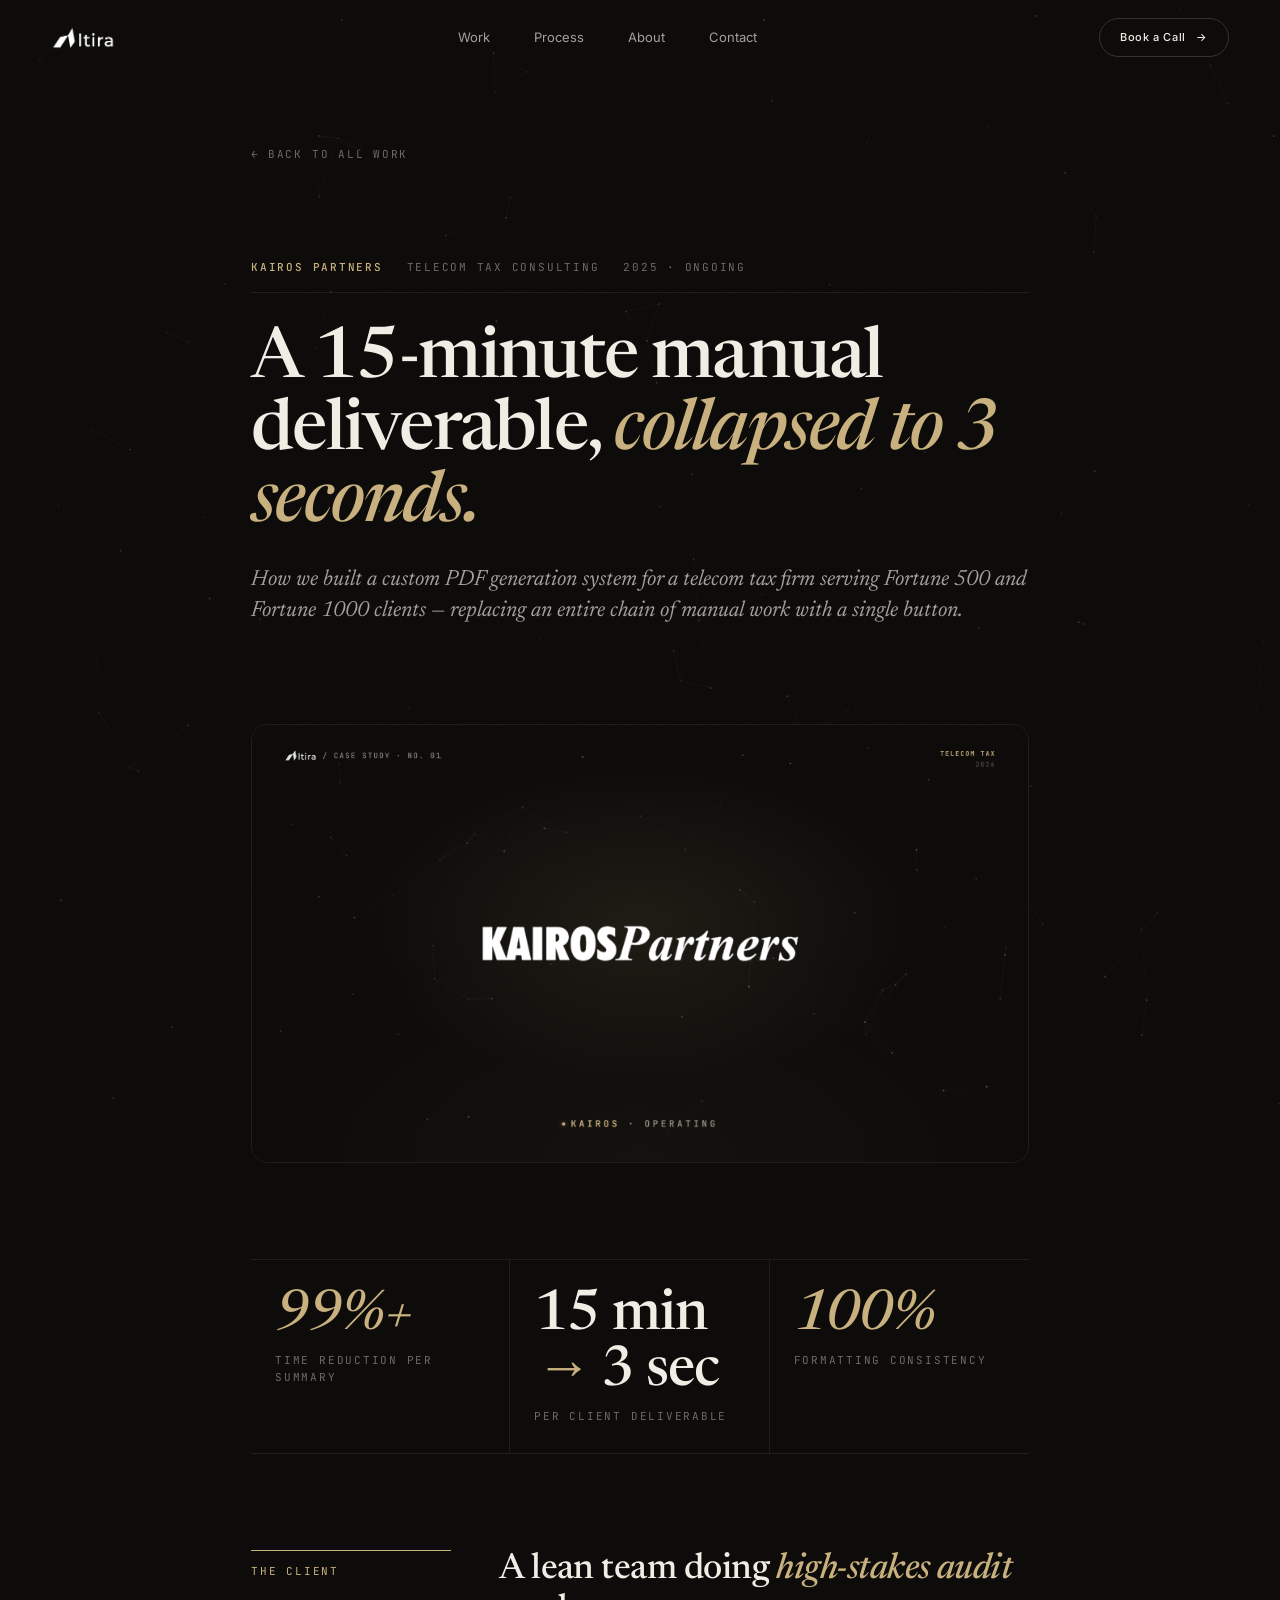
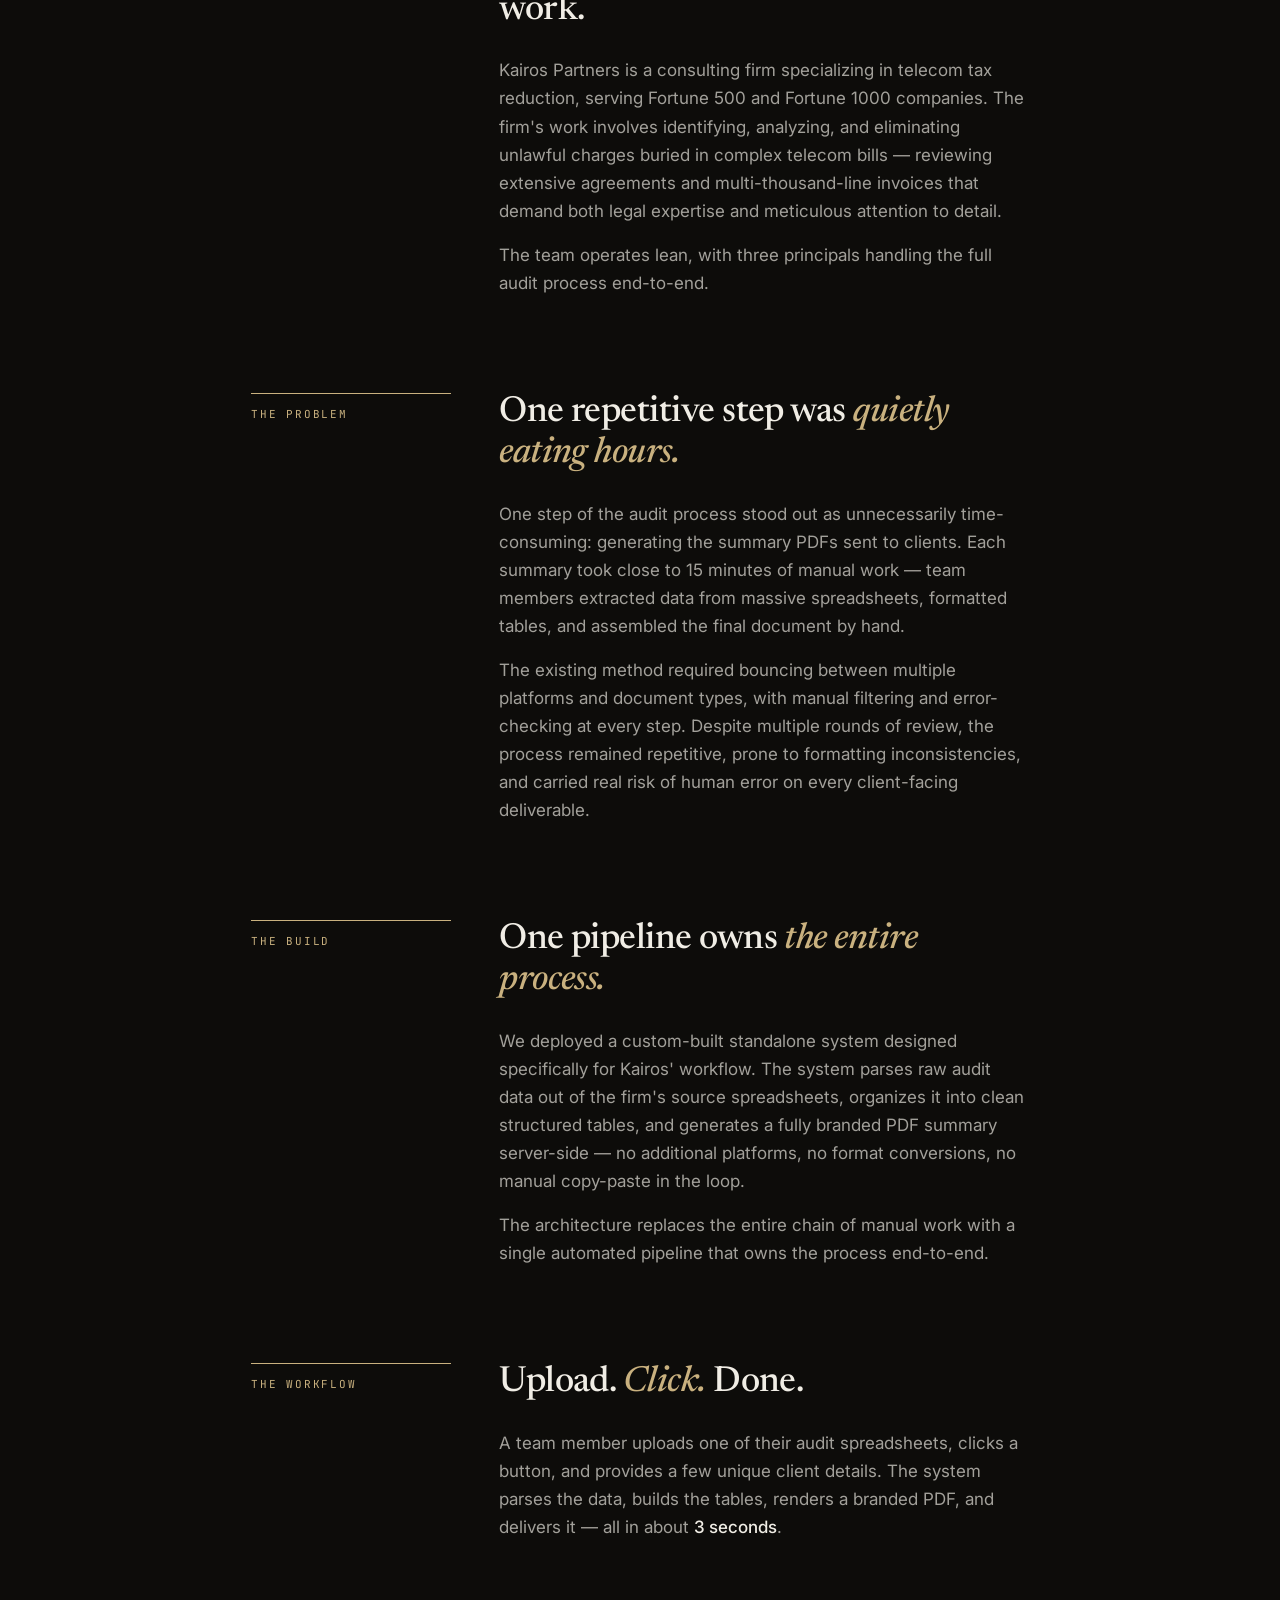
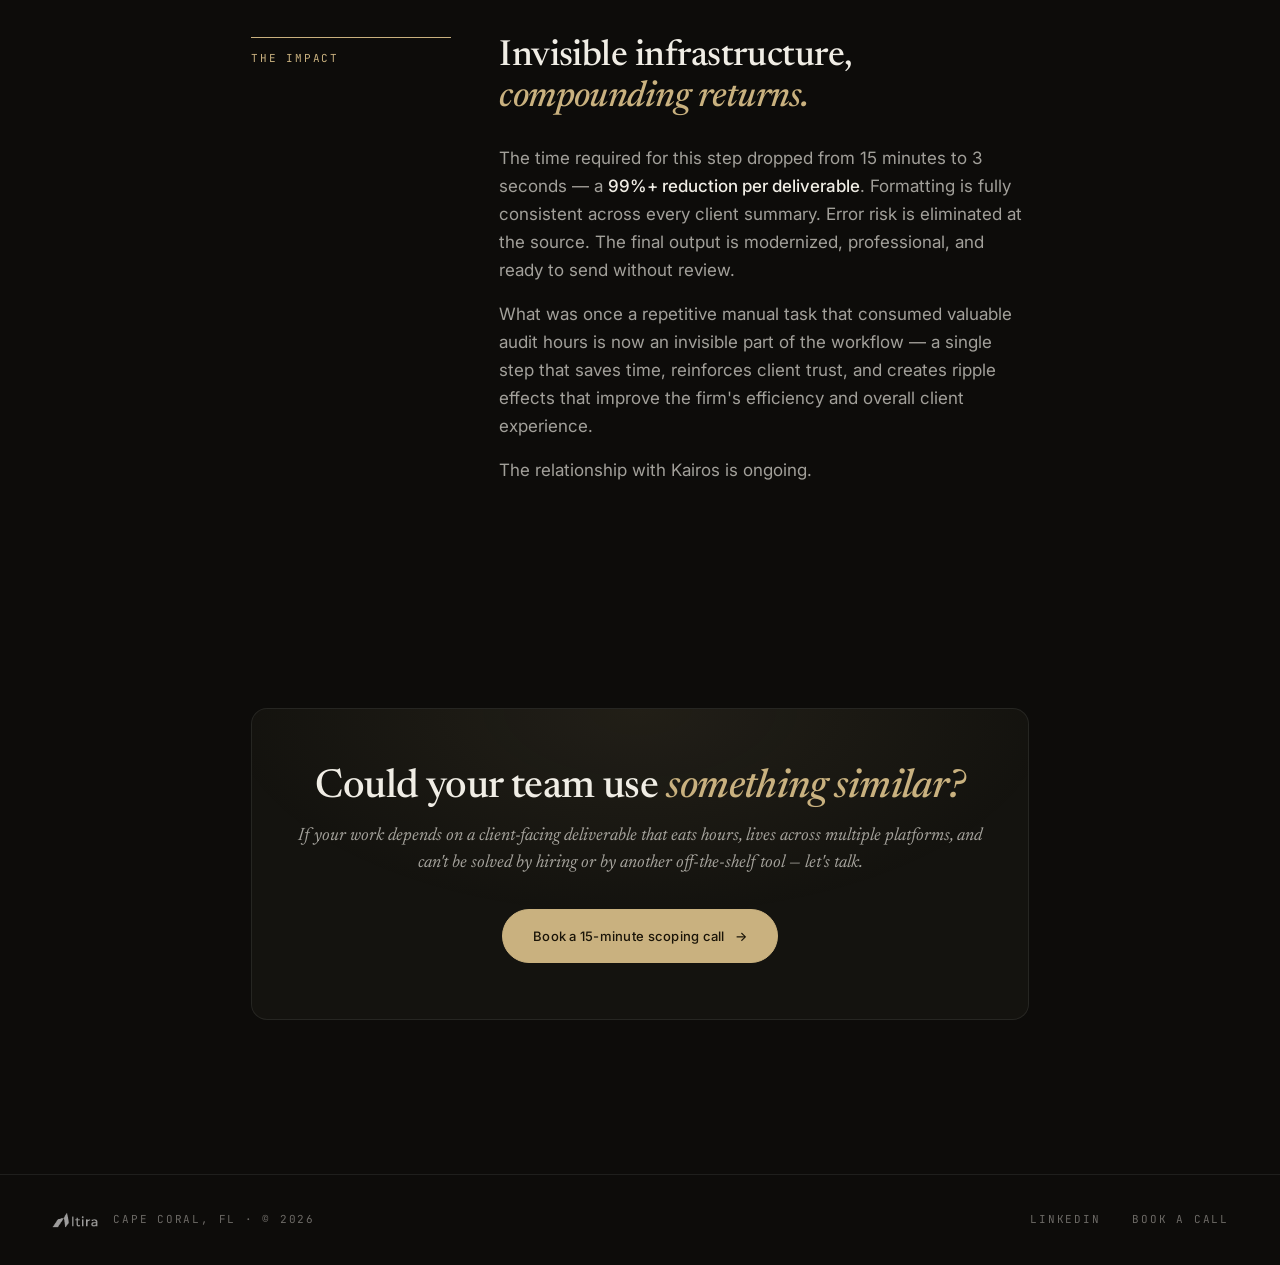
==== commit 2e0ef6b2: "redesign: full brand system — champagne, dark, Newsreader/Inter, autonomous constellation - Type sys" ====
--- a/case-studies/kairos.html
+++ b/case-studies/kairos.html
@@ -5,20 +5,19 @@
 <meta name="viewport" content="width=device-width, initial-scale=1.0">
 <meta name="description" content="Kairos Partners case study — how Altira AI cut a 15-minute manual summary-PDF task to 3 seconds for a Fortune-500 telecom tax consultancy.">
 <title>Kairos Partners — Altira AI Case Study</title>
-
 <link rel="preconnect" href="https://fonts.googleapis.com">
 <link rel="preconnect" href="https://fonts.gstatic.com" crossorigin>
-<link href="https://fonts.googleapis.com/css2?family=Space+Grotesk:wght@400;500;600;700&family=JetBrains+Mono:wght@400;500&display=swap" rel="stylesheet">
-
+<link href="https://fonts.googleapis.com/css2?family=Inter:wght@400;500;600&family=Newsreader:opsz,ital,wght@6..72,0,400;6..72,0,500;6..72,0,600;6..72,1,400;6..72,1,500&family=JetBrains+Mono:wght@400;500&display=swap" rel="stylesheet">
 <link rel="stylesheet" href="../styles/tokens.css">
 <link rel="stylesheet" href="../styles/base.css">
 <link rel="stylesheet" href="../styles/components.css">
 </head>
 <body>
 
-<!-- ===== NAV ===== -->
+<canvas id="constellation" aria-hidden="true"></canvas>
+
 <header class="nav">
-  <div class="container nav__inner">
+  <div class="nav__inner">
     <a href="../index.html" class="nav__brand" aria-label="Altira AI — home">
       <img src="../assets/logo-lockup.png" alt="Altira AI" class="nav__logo">
     </a>
@@ -35,8 +34,7 @@
 </header>
 
 <main>
-
-<article class="section study">
+<article class="study">
   <div class="container container--narrow">
 
     <a class="study__back" href="../index.html#work">
@@ -49,7 +47,7 @@
         <span>Telecom Tax Consulting</span>
         <span>2025 · Ongoing</span>
       </div>
-      <h1 class="study__title">A 15-minute manual deliverable, collapsed to 3 seconds.</h1>
+      <h1 class="study__title">A 15-minute manual deliverable, <em>collapsed to 3 seconds.</em></h1>
       <p class="study__subtitle">How we built a custom PDF generation system for a telecom tax firm serving Fortune 500 and Fortune 1000 clients — replacing an entire chain of manual work with a single button.</p>
     </header>
 
@@ -63,11 +61,11 @@
         <div class="glance__label">Time reduction per summary</div>
       </div>
       <div>
-        <div class="glance__num">15 min → 3 sec</div>
+        <div class="glance__num">15 min <em>→</em> 3 sec</div>
         <div class="glance__label">Per client deliverable</div>
       </div>
       <div>
-        <div class="glance__num">100%</div>
+        <div class="glance__num"><em>100%</em></div>
         <div class="glance__label">Formatting consistency</div>
       </div>
     </div>
@@ -75,52 +73,62 @@
     <div class="study__body">
 
       <section class="study__section" data-reveal>
-        <div class="study__section__label">The client</div>
-        <h2 class="study__section__title">A lean team doing high-stakes audit work.</h2>
-        <div class="study__section__prose">
-          <p>Kairos Partners is a consulting firm specializing in telecom tax reduction, serving Fortune 500 and Fortune 1000 companies. The firm's work involves identifying, analyzing, and eliminating unlawful charges buried in complex telecom bills — reviewing extensive agreements and multi-thousand-line invoices that demand both legal expertise and meticulous attention to detail.</p>
-          <p>The team operates lean, with three principals handling the full audit process end-to-end.</p>
+        <div class="study__section__label">The Client</div>
+        <div>
+          <h2 class="study__section__title">A lean team doing <em>high-stakes audit</em> work.</h2>
+          <div class="study__section__prose">
+            <p>Kairos Partners is a consulting firm specializing in telecom tax reduction, serving Fortune 500 and Fortune 1000 companies. The firm's work involves identifying, analyzing, and eliminating unlawful charges buried in complex telecom bills — reviewing extensive agreements and multi-thousand-line invoices that demand both legal expertise and meticulous attention to detail.</p>
+            <p>The team operates lean, with three principals handling the full audit process end-to-end.</p>
+          </div>
         </div>
       </section>
 
       <section class="study__section" data-reveal>
-        <div class="study__section__label">The problem</div>
-        <h2 class="study__section__title">One repetitive step was quietly eating hours.</h2>
-        <div class="study__section__prose">
-          <p>One step of the audit process stood out as unnecessarily time-consuming: generating the summary PDFs sent to clients. Each summary took close to 15 minutes of manual work — team members extracted data from massive spreadsheets, formatted tables, and assembled the final document by hand.</p>
-          <p>The existing method required bouncing between multiple platforms and document types, with manual filtering and error-checking at every step. Despite multiple rounds of review, the process remained repetitive, prone to formatting inconsistencies, and carried real risk of human error on every client-facing deliverable.</p>
+        <div class="study__section__label">The Problem</div>
+        <div>
+          <h2 class="study__section__title">One repetitive step was <em>quietly eating hours.</em></h2>
+          <div class="study__section__prose">
+            <p>One step of the audit process stood out as unnecessarily time-consuming: generating the summary PDFs sent to clients. Each summary took close to 15 minutes of manual work — team members extracted data from massive spreadsheets, formatted tables, and assembled the final document by hand.</p>
+            <p>The existing method required bouncing between multiple platforms and document types, with manual filtering and error-checking at every step. Despite multiple rounds of review, the process remained repetitive, prone to formatting inconsistencies, and carried real risk of human error on every client-facing deliverable.</p>
+          </div>
         </div>
       </section>
 
       <section class="study__section" data-reveal>
-        <div class="study__section__label">The build</div>
-        <h2 class="study__section__title">One pipeline owns the entire process.</h2>
-        <div class="study__section__prose">
-          <p>We deployed a custom-built standalone system designed specifically for Kairos' workflow. The system parses raw audit data out of the firm's source spreadsheets, organizes it into clean structured tables, and generates a fully branded PDF summary server-side — no additional platforms, no format conversions, no manual copy-paste in the loop.</p>
-          <p>The architecture replaces the entire chain of manual work with a single automated pipeline that owns the process end-to-end.</p>
+        <div class="study__section__label">The Build</div>
+        <div>
+          <h2 class="study__section__title">One pipeline owns <em>the entire process.</em></h2>
+          <div class="study__section__prose">
+            <p>We deployed a custom-built standalone system designed specifically for Kairos' workflow. The system parses raw audit data out of the firm's source spreadsheets, organizes it into clean structured tables, and generates a fully branded PDF summary server-side — no additional platforms, no format conversions, no manual copy-paste in the loop.</p>
+            <p>The architecture replaces the entire chain of manual work with a single automated pipeline that owns the process end-to-end.</p>
+          </div>
         </div>
       </section>
 
       <section class="study__section" data-reveal>
-        <div class="study__section__label">The new workflow</div>
-        <h2 class="study__section__title">Upload. Click. Done.</h2>
-        <div class="study__section__prose">
-          <p>A team member uploads one of their audit spreadsheets, clicks a button, and provides a few unique client details. The system parses the data, builds the tables, renders a branded PDF, and delivers it — all in about <strong>3 seconds</strong>.</p>
+        <div class="study__section__label">The Workflow</div>
+        <div>
+          <h2 class="study__section__title">Upload. <em>Click.</em> Done.</h2>
+          <div class="study__section__prose">
+            <p>A team member uploads one of their audit spreadsheets, clicks a button, and provides a few unique client details. The system parses the data, builds the tables, renders a branded PDF, and delivers it — all in about <strong>3 seconds</strong>.</p>
+          </div>
         </div>
       </section>
 
       <section class="study__section" data-reveal>
-        <div class="study__section__label">The impact</div>
-        <h2 class="study__section__title">Invisible infrastructure, compounding returns.</h2>
-        <div class="study__section__prose">
-          <p>The time required for this step dropped from 15 minutes to 3 seconds — a <strong>99%+ reduction per deliverable</strong>. Formatting is fully consistent across every client summary. Error risk is eliminated at the source. The final output is modernized, professional, and ready to send without review.</p>
-          <p>What was once a repetitive manual task that consumed valuable audit hours is now an invisible part of the workflow — a single step that saves time, reinforces client trust, and creates ripple effects that improve the firm's efficiency and overall client experience.</p>
-          <p>The relationship with Kairos is ongoing.</p>
+        <div class="study__section__label">The Impact</div>
+        <div>
+          <h2 class="study__section__title">Invisible infrastructure, <em>compounding returns.</em></h2>
+          <div class="study__section__prose">
+            <p>The time required for this step dropped from 15 minutes to 3 seconds — a <strong>99%+ reduction per deliverable</strong>. Formatting is fully consistent across every client summary. Error risk is eliminated at the source. The final output is modernized, professional, and ready to send without review.</p>
+            <p>What was once a repetitive manual task that consumed valuable audit hours is now an invisible part of the workflow — a single step that saves time, reinforces client trust, and creates ripple effects that improve the firm's efficiency and overall client experience.</p>
+            <p>The relationship with Kairos is ongoing.</p>
+          </div>
         </div>
       </section>
 
       <div class="study__cta" data-reveal>
-        <h3 class="study__cta__title">Could your team use something similar?</h3>
+        <h3 class="study__cta__title">Could your team use <em>something similar?</em></h3>
         <p class="study__cta__sub">If your work depends on a client-facing deliverable that eats hours, lives across multiple platforms, and can't be solved by hiring or by another off-the-shelf tool — let's talk.</p>
         <a class="btn btn--primary" href="https://calendly.com/koenullrich/discovery-call" target="_blank" rel="noopener">
           Book a 15-minute scoping call <span class="btn__arrow">→</span>
@@ -130,11 +138,10 @@
     </div>
   </div>
 </article>
-
 </main>
 
 <footer class="footer">
-  <div class="container footer__inner">
+  <div class="footer__inner">
     <div class="footer__brand">
       <img src="../assets/logo-lockup.png" alt="Altira AI" class="footer__logo">
       <span class="footer__meta">Cape Coral, FL · © 2026</span>
--- a/styles/tokens.css
+++ b/styles/tokens.css
@@ -1,62 +1,56 @@
 /* ============================================================
    ALTIRA AI — DESIGN TOKENS
-   Single source of truth. Changing a token = global update.
+   Single source of truth. Champagne / dark / Newsreader+Inter.
    ============================================================ */
 
 :root {
-  /* ---------- COLOR ----------
-     Black is the ground. Blue is an accent only — used on specific words,
-     icons, primary CTA, hover glows, and the single hero atmospheric glow. */
-  --color-bg-deep:  #000000;
-  --color-bg-base:  #000000;
-  --color-bg-mid:   #070707;
-  --color-bg-card:  rgba(255, 255, 255, 0.015);
+  /* COLOR — black ground, champagne accent */
+  --color-bg-deep:   #0D0C0A;
+  --color-bg-base:   #0D0C0A;
+  --color-bg-mid:    #14130F;
+  --color-bg-card:   rgba(255, 255, 255, 0.018);
 
-  --color-text-primary:   #FFFFFF;
-  --color-text-secondary: rgba(255, 255, 255, 0.72);
-  --color-text-muted:     rgba(255, 255, 255, 0.48);
-  --color-text-dim:       rgba(255, 255, 255, 0.28);
+  --color-text-primary:   #F0EDE5;
+  --color-text-secondary: rgba(240, 237, 229, 0.66);
+  --color-text-muted:     rgba(240, 237, 229, 0.42);
+  --color-text-dim:       rgba(240, 237, 229, 0.20);
 
-  --color-accent:              #78B4F0;
-  --color-accent-dim:          rgba(120, 180, 240, 0.65);
-  --color-accent-glow-strong:  rgba(120, 180, 240, 0.35);
-  --color-accent-glow:         rgba(120, 180, 240, 0.18);
-  --color-accent-glow-soft:    rgba(120, 180, 240, 0.08);
+  --color-accent:              #C9B17F;
+  --color-accent-dim:          rgba(201, 177, 127, 0.65);
+  --color-accent-glow-strong:  rgba(201, 177, 127, 0.32);
+  --color-accent-glow:         rgba(201, 177, 127, 0.16);
+  --color-accent-glow-soft:    rgba(201, 177, 127, 0.06);
 
   --color-border:        rgba(255, 255, 255, 0.08);
   --color-border-strong: rgba(255, 255, 255, 0.16);
   --color-divider:       rgba(255, 255, 255, 0.05);
 
-  /* ---------- GRADIENT ---------- */
-  --gradient-base: #000000;
-  --gradient-atmos: radial-gradient(ellipse 900px 500px at 50% 35%, rgba(120, 180, 240, 0.10), transparent 65%);
-  --gradient-hero-overlay: radial-gradient(ellipse 800px 420px at var(--mx, 50%) var(--my, 30%), rgba(120, 180, 240, 0.10), transparent 60%);
+  /* TYPOGRAPHY */
+  --font-serif: 'Newsreader', Georgia, 'Times New Roman', serif;
+  --font-sans:  'Inter', system-ui, -apple-system, 'Segoe UI', sans-serif;
+  --font-mono:  'JetBrains Mono', ui-monospace, 'SF Mono', Menlo, monospace;
 
-  /* ---------- TYPOGRAPHY ---------- */
-  --font-sans: 'Space Grotesk', ui-sans-serif, system-ui, -apple-system, sans-serif;
-  --font-mono: 'JetBrains Mono', ui-monospace, 'SF Mono', Menlo, monospace;
+  --fs-micro:   0.6875rem;  /* 11px — mono meta */
+  --fs-small:   0.8125rem;  /* 13px — mono labels */
+  --fs-body:    1rem;       /* 16px — body */
+  --fs-body-lg: 1.125rem;   /* 18px */
+  --fs-h4:      1.5rem;     /* 24px */
+  --fs-h3:      2.125rem;   /* 34px */
+  --fs-h2:      clamp(2.25rem, 4vw + 0.5rem, 4rem);
+  --fs-h1:      clamp(3rem, 7vw + 0.75rem, 7.25rem);
+  --fs-number:  clamp(2.5rem, 5vw, 4rem);
+  --fs-stat:    clamp(2rem, 4vw, 3.5rem);
 
-  --fs-micro:   0.6875rem;  /* 11px  — mono meta */
-  --fs-small:   0.8125rem;  /* 13px  — mono labels */
-  --fs-body:    1rem;       /* 16px  — body */
-  --fs-body-lg: 1.125rem;   /* 18px  — subhead */
-  --fs-h4:      1.375rem;   /* 22px  — tile title */
-  --fs-h3:      1.875rem;   /* 30px  — section subhead */
-  --fs-h2:      2.75rem;    /* 44px  — section title */
-  --fs-h1:      clamp(2.75rem, 6vw + 1rem, 5.75rem); /* 44 → 92px fluid */
-  --fs-number:  clamp(3rem, 8vw, 6rem); /* giant process numbers */
-  --fs-stat:    clamp(2rem, 4vw, 3.5rem); /* proof bar numbers */
-
-  --lh-tight: 1.05;
-  --lh-snug:  1.2;
-  --lh-base:  1.5;
+  --lh-tight: 1.0;
+  --lh-snug:  1.15;
+  --lh-base:  1.55;
   --lh-prose: 1.65;
 
-  --tracking-wide: 0.12em;
-  --tracking-wider: 0.18em;
-  --tracking-tight: -0.02em;
+  --tracking-wide:  0.16em;
+  --tracking-wider: 0.32em;
+  --tracking-tight: -0.025em;
 
-  /* ---------- SPACING ---------- */
+  /* SPACING */
   --space-1: 0.25rem;
   --space-2: 0.5rem;
   --space-3: 0.75rem;
@@ -69,27 +63,26 @@
   --space-10: 8rem;
   --space-11: 10rem;
 
-  --section-py: clamp(4rem, 10vw, 8rem);
-  --container-px: clamp(1.25rem, 4vw, 3rem);
-  --container-max: 1320px;
-  --container-narrow: 980px;
+  --section-py: clamp(80px, 12vw, 160px);
+  --container-px: clamp(20px, 4vw, 56px);
+  --container-max: 1280px;
+  --container-narrow: 880px;
 
-  /* ---------- RADIUS / BORDER ----------
-     Softer system across the board — Apple-adjacent, not-quite-Apple. */
-  --radius-xs:   6px;    /* tags, small chips, inline pills */
-  --radius-sm:   10px;   /* small surfaces — badges, glance dividers */
-  --radius-md:   18px;   /* service / process / case cards, photos */
-  --radius-lg:   24px;   /* large cards — study cover, CTA block */
-  --radius-xl:   32px;   /* hero-scale cards if ever needed */
-  --radius-pill: 999px;  /* buttons, oval CTAs, nav island */
+  /* RADIUS */
+  --radius-xs:   6px;
+  --radius-sm:   10px;
+  --radius-md:   16px;
+  --radius-lg:   20px;
+  --radius-xl:   28px;
+  --radius-pill: 999px;
   --border-thin: 1px;
 
-  /* ---------- SHADOWS ---------- */
+  /* SHADOWS */
   --shadow-lift:        0 24px 70px -22px rgba(0, 0, 0, 0.65), 0 10px 28px -10px rgba(0, 0, 0, 0.45);
-  --shadow-glow:        0 0 40px rgba(120, 180, 240, 0.18);
-  --shadow-glow-strong: 0 0 60px rgba(120, 180, 240, 0.32);
+  --shadow-glow:        0 0 40px rgba(201, 177, 127, 0.16);
+  --shadow-glow-strong: 0 0 60px rgba(201, 177, 127, 0.30);
 
-  /* ---------- MOTION ---------- */
+  /* MOTION */
   --ease-out: cubic-bezier(0.22, 1, 0.36, 1);
   --ease-in-out: cubic-bezier(0.76, 0, 0.24, 1);
   --ease-spring: cubic-bezier(0.34, 1.56, 0.64, 1);
@@ -100,7 +93,9 @@
   --dur-slow: 600ms;
   --dur-crawl: 1200ms;
 
-  /* ---------- Z ---------- */
+  /* Z */
+  --z-bg: 0;
+  --z-content: 5;
   --z-nav: 50;
   --z-modal: 100;
 }
--- a/styles/base.css
+++ b/styles/base.css
@@ -1,144 +1,78 @@
 /* ============================================================
-   BASE — reset, typography defaults, utilities
+   ALTIRA AI — base.css
+   Reset + global typography + reveal base
    ============================================================ */
 
-*, *::before, *::after { box-sizing: border-box; }
-* { margin: 0; padding: 0; }
-
-html {
-  scroll-behavior: smooth;
-  -webkit-text-size-adjust: 100%;
-  -webkit-font-smoothing: antialiased;
-  -moz-osx-font-smoothing: grayscale;
-  color-scheme: dark;
-}
-
+*, *::before, *::after { box-sizing: border-box; margin: 0; padding: 0; }
+html { scroll-behavior: smooth; }
 body {
+  background: var(--color-bg-base);
+  color: var(--color-text-primary);
   font-family: var(--font-sans);
   font-size: var(--fs-body);
   line-height: var(--lh-base);
-  color: var(--color-text-primary);
-  background: #000000;
-  min-height: 100vh;
+  -webkit-font-smoothing: antialiased;
+  -moz-osx-font-smoothing: grayscale;
   overflow-x: hidden;
 }
+a { color: inherit; text-decoration: none; }
+img, svg, video { display: block; max-width: 100%; }
+button { font: inherit; cursor: pointer; background: none; border: 0; color: inherit; }
+input, textarea, select { font: inherit; color: inherit; }
 
-/* Subtle dot grid across the whole page — matches the old-site texture.
-   Very faint; fades top/bottom so it breathes. */
+/* Grain overlay — subtle film texture across the whole site */
 body::before {
-  content: "";
-  position: fixed;
-  inset: 0;
+  content: '';
+  position: fixed; inset: 0;
+  background-image: url("data:image/svg+xml;utf8,<svg xmlns='http://www.w3.org/2000/svg'><filter id='n'><feTurbulence baseFrequency='0.9'/></filter><rect width='100%25' height='100%25' filter='url(%23n)' opacity='0.5'/></svg>");
+  opacity: 0.05;
   pointer-events: none;
-  z-index: 1;
-  background-image: radial-gradient(circle, rgba(255, 255, 255, 0.035) 1px, transparent 1.5px);
-  background-size: 28px 28px;
-  mask-image: linear-gradient(180deg, transparent 0%, #000 18%, #000 82%, transparent 100%);
-  -webkit-mask-image: linear-gradient(180deg, transparent 0%, #000 18%, #000 82%, transparent 100%);
+  z-index: 9000;
+  mix-blend-mode: overlay;
 }
 
-img, svg, video { display: block; max-width: 100%; height: auto; }
-
-a { color: inherit; text-decoration: none; }
-
-button {
-  font: inherit;
-  color: inherit;
-  background: none;
-  border: none;
-  cursor: pointer;
+/* Reveal animations */
+[data-reveal] {
+  opacity: 0;
+  transform: translateY(28px);
+  transition: opacity 1s var(--ease-out), transform 1s var(--ease-out);
+  transition-delay: var(--reveal-delay, 0ms);
+}
+[data-reveal].is-visible {
+  opacity: 1;
+  transform: translateY(0);
 }
 
-h1, h2, h3, h4, h5, h6 {
-  font-weight: 600;
-  letter-spacing: var(--tracking-tight);
-  line-height: var(--lh-snug);
-}
-
-::selection {
-  background: var(--color-accent-glow-strong);
-  color: var(--color-text-primary);
-}
-
-/* Focus visibility — keyboard only */
-:focus-visible {
-  outline: 2px solid var(--color-accent);
-  outline-offset: 3px;
-  border-radius: var(--radius-sm);
-}
-
-/* ---------- LAYOUT HELPERS ---------- */
+/* Containers */
 .container {
   width: 100%;
   max-width: var(--container-max);
   margin-inline: auto;
   padding-inline: var(--container-px);
   position: relative;
-  z-index: 2;
+  z-index: var(--z-content);
 }
-
 .container--narrow { max-width: var(--container-narrow); }
 
+/* Sections */
 .section {
   padding-block: var(--section-py);
   position: relative;
 }
+.section + .section { border-top: 1px solid var(--color-border); }
 
-.section + .section { border-top: 1px solid var(--color-divider); }
-
-/* ---------- TYPOGRAPHY PRIMITIVES ---------- */
-.mono {
+/* Eyebrows */
+.eyebrow {
+  display: inline-block;
   font-family: var(--font-mono);
   font-size: var(--fs-micro);
   letter-spacing: var(--tracking-wider);
   text-transform: uppercase;
   color: var(--color-text-muted);
-  font-weight: 400;
-}
-
-.mono--accent { color: var(--color-accent-dim); }
-.mono--label { font-size: var(--fs-small); }
-
-.eyebrow {
-  font-family: var(--font-mono);
-  font-size: var(--fs-micro);
-  letter-spacing: var(--tracking-wider);
-  text-transform: uppercase;
-  color: var(--color-text-muted);
-  display: inline-flex;
-  align-items: center;
-  gap: var(--space-3);
-  margin-bottom: var(--space-5);
-}
-
-.eyebrow::before {
-  content: "";
-  width: 5px; height: 5px;
-  border-radius: 50%;
-  background: var(--color-accent);
-  box-shadow: 0 0 10px var(--color-accent-glow-strong);
-}
-
-/* ---------- MOTION — scroll reveal base state ---------- */
-[data-reveal] {
-  opacity: 0;
-  transform: translateY(32px);
-  transition:
-    opacity var(--dur-slow) var(--ease-out),
-    transform var(--dur-slow) var(--ease-out);
-  transition-delay: var(--reveal-delay, 0ms);
-}
-
-[data-reveal].is-visible {
-  opacity: 1;
-  transform: translateY(0);
 }
 
 @media (prefers-reduced-motion: reduce) {
-  *, *::before, *::after {
-    animation-duration: 0.01ms !important;
-    transition-duration: 0.01ms !important;
-  }
-  [data-reveal] { opacity: 1; transform: none; }
+  *, *::before, *::after { animation-duration: 0.01ms !important; transition-duration: 0.01ms !important; }
+  [data-reveal] { opacity: 1 !important; transform: none !important; }
   html { scroll-behavior: auto; }
 }
--- a/styles/components.css
+++ b/styles/components.css
@@ -1,905 +1,682 @@
 /* ============================================================
-   COMPONENTS — sections, tiles, buttons
+   ALTIRA AI — components.css
+   All sections — redesigned in Newsreader / Inter / champagne
    ============================================================ */
 
-/* ========== BACKGROUND ========== */
-/* Body itself is pure black (set in base.css).
-   The dot grid overlay + hero-only atmospheric glow do all the work. */
-.bg-gradient { display: none; }
-
-/* ========== NAV ========== */
+/* ─────────── CONSTELLATION (massive, freeform background) ─────────── */
+#constellation {
+  position: fixed;
+  /* Extend canvas beyond viewport so the network feels infinite */
+  top: -25vh;
+  left: -25vw;
+  width: 150vw;
+  height: 150vh;
+  z-index: var(--z-bg);
+  pointer-events: none;
+  opacity: 0.85;
+}
+
+/* ─────────── NAV ─────────── */
 .nav {
   position: fixed;
   top: 0; left: 0; right: 0;
   z-index: var(--z-nav);
-  padding: var(--space-4) 0;
-  transition: background-color var(--dur-base) var(--ease-out),
-              backdrop-filter var(--dur-base) var(--ease-out),
-              border-color var(--dur-base) var(--ease-out),
-              padding var(--dur-base) var(--ease-out);
+  padding-inline: var(--container-px);
+  padding-block: 18px;
+  transition: background var(--dur-base) var(--ease-out), backdrop-filter var(--dur-base), border-color var(--dur-base);
   border-bottom: 1px solid transparent;
 }
-
 .nav.is-scrolled {
-  background: rgba(5, 12, 22, 0.78);
-  backdrop-filter: blur(20px) saturate(1.2);
-  -webkit-backdrop-filter: blur(20px) saturate(1.2);
+  background: rgba(13, 12, 10, 0.78);
+  backdrop-filter: blur(18px);
+  -webkit-backdrop-filter: blur(18px);
   border-bottom-color: var(--color-border);
-  padding: var(--space-3) 0;
-}
-
+}
 .nav__inner {
+  max-width: var(--container-max);
+  margin-inline: auto;
   display: flex;
   align-items: center;
   justify-content: space-between;
-  gap: var(--space-5);
-}
-
-.nav__brand {
-  display: inline-flex;
-  align-items: center;
-  gap: var(--space-3);
-  transition: opacity var(--dur-fast) var(--ease-out);
-}
-.nav__brand:hover { opacity: 0.85; }
-
-.nav__logo {
-  height: 30px;
-  width: auto;
-  display: block;
-  filter: drop-shadow(0 0 18px rgba(120, 180, 240, 0));
-  transition: filter var(--dur-base) var(--ease-out);
-}
-.nav.is-scrolled .nav__logo { height: 26px; transition: height var(--dur-base) var(--ease-out); }
-
-@keyframes pulse {
-  0%, 100% { opacity: 1; }
-  50% { opacity: 0.4; }
-}
-
-.nav__links {
-  display: flex;
-  gap: var(--space-7);
-  font-family: var(--font-mono);
+  gap: var(--space-6);
+}
+.nav__brand { display: inline-flex; align-items: center; }
+.nav__logo { height: 24px; width: auto; filter: brightness(0) invert(1); }
+.nav__links { display: flex; gap: var(--space-7); }
+.nav__link {
+  font-family: var(--font-sans);
   font-size: var(--fs-small);
-  letter-spacing: var(--tracking-wide);
-  text-transform: uppercase;
-}
-
-.nav__link {
-  color: var(--color-text-muted);
-  transition: color var(--dur-fast) var(--ease-out);
-  position: relative;
-}
-
-.nav__link:hover { color: var(--color-text-primary); }
-
+  color: var(--color-text-secondary);
+  padding-block: var(--space-2);
+  transition: color var(--dur-fast);
+  position: relative;
+}
 .nav__link::after {
-  content: "";
+  content: '';
   position: absolute;
-  left: 0; right: 0; bottom: -4px;
+  left: 0; right: 100%; bottom: 0;
   height: 1px;
   background: var(--color-accent);
-  transform: scaleX(0);
-  transform-origin: left;
-  transition: transform var(--dur-base) var(--ease-out);
-}
-
-.nav__link:hover::after { transform: scaleX(1); }
-
-@media (max-width: 720px) {
-  .nav__links { display: none; }
-}
-
-/* ========== BUTTONS ========== */
+  transition: right var(--dur-base) var(--ease-out);
+}
+.nav__link:hover { color: var(--color-accent); }
+.nav__link:hover::after { right: 0; }
+@media (max-width: 720px) { .nav__links { display: none; } }
+
+/* ─────────── BUTTONS ─────────── */
 .btn {
   display: inline-flex;
   align-items: center;
-  gap: var(--space-3);
-  padding: 0.9375rem 1.625rem;
-  font-family: var(--font-mono);
+  gap: 10px;
+  font-family: var(--font-sans);
   font-size: var(--fs-small);
-  letter-spacing: var(--tracking-wide);
-  text-transform: uppercase;
-  font-weight: 500;
+  font-weight: 500;
+  letter-spacing: 0.02em;
+  padding: 16px 30px;
   border-radius: var(--radius-pill);
+  border: 1px solid transparent;
   transition: all var(--dur-base) var(--ease-out);
-  cursor: pointer;
   white-space: nowrap;
 }
-
+.btn--sm { padding: 10px 20px; font-size: var(--fs-micro); letter-spacing: 0.06em; }
+.btn--primary {
+  background: var(--color-accent);
+  color: #1a1408;
+  border-color: var(--color-accent);
+}
+.btn--primary:hover { background: #d9c294; transform: translateY(-2px); box-shadow: var(--shadow-glow-strong); }
+.btn--ghost {
+  color: var(--color-text-primary);
+  border-color: var(--color-border-strong);
+  background: transparent;
+}
+.btn--ghost:hover { border-color: var(--color-accent); color: var(--color-accent); }
 .btn__arrow {
   display: inline-block;
   transition: transform var(--dur-base) var(--ease-out);
-  font-weight: 400;
-}
-
-.btn:hover .btn__arrow { transform: translateX(4px); }
-
-/* primary — filled accent */
-.btn--primary {
-  background: var(--color-accent);
-  color: var(--color-bg-deep);
-  border: 1px solid var(--color-accent);
-  box-shadow: 0 0 0 rgba(120, 180, 240, 0);
-}
-.btn--primary:hover {
-  background: #A8CDF8;
-  border-color: #A8CDF8;
-  box-shadow: var(--shadow-glow-strong);
-  transform: translateY(-1px);
-}
-
-/* ghost — transparent with border */
-.btn--ghost {
-  background: transparent;
-  color: var(--color-text-primary);
-  border: 1px solid var(--color-border-strong);
-}
-.btn--ghost:hover {
-  border-color: var(--color-accent);
-  color: var(--color-accent);
-  box-shadow: var(--shadow-glow);
-}
-
-.btn--sm { padding: 0.6875rem 1.25rem; font-size: var(--fs-micro); }
-
-/* ========== HERO — visionary minimal, centered ========== */
+}
+.btn:hover .btn__arrow { transform: translateX(3px); }
+
+/* ─────────── HERO ─────────── */
 .hero {
   position: relative;
   min-height: 100vh;
   display: flex;
   align-items: center;
   justify-content: center;
-  padding-top: 8rem;
-  padding-bottom: 6rem;
-  overflow: hidden;
+  padding-top: 9rem;
+  padding-bottom: 5rem;
   text-align: center;
 }
-
-.hero__particles {
-  position: absolute;
-  inset: 0;
+.hero__content {
+  position: relative;
+  z-index: var(--z-content);
+  max-width: var(--container-max);
+  margin-inline: auto;
+  padding-inline: var(--container-px);
   width: 100%;
-  height: 100%;
-  opacity: 0.55;
-  mask-image: radial-gradient(ellipse at center, black 35%, transparent 80%);
-  -webkit-mask-image: radial-gradient(ellipse at center, black 35%, transparent 80%);
-  pointer-events: none;
-  z-index: 1;
-}
-
-.hero__atmos {
-  position: absolute;
-  inset: 0;
-  background: var(--gradient-hero-overlay);
-  pointer-events: none;
-  transition: background-position var(--dur-base) var(--ease-out);
-  z-index: 2;
-}
-
-.hero__content {
-  position: relative;
-  z-index: 4;
-  max-width: 920px;
-  margin-inline: auto;
-}
-
+}
+.hero__cap {
+  display: block;
+  font-family: var(--font-mono);
+  font-size: var(--fs-micro);
+  letter-spacing: var(--tracking-wider);
+  text-transform: uppercase;
+  color: var(--color-accent);
+  margin-bottom: var(--space-6);
+  opacity: 0;
+  animation: fadeIn 0.9s 0.2s var(--ease-out) forwards;
+}
 .hero__title {
+  font-family: var(--font-serif);
+  font-weight: 500;
   font-size: var(--fs-h1);
-  line-height: var(--lh-tight);
-  font-weight: 600;
+  line-height: 0.96;
   letter-spacing: var(--tracking-tight);
-  max-width: 20ch;
-  margin: 0 auto var(--space-7);
-}
-
+  max-width: 1100px;
+  margin: 0 auto;
+}
 .hero__title-word {
   display: inline-block;
   opacity: 0;
-  transform: translateY(40%);
-  filter: blur(8px);
-  animation: heroWord 1100ms var(--ease-out) forwards;
-  animation-delay: calc(var(--i, 0) * 80ms + 200ms);
-  will-change: opacity, transform, filter;
-}
-
+  transform: translateY(28px);
+  animation: heroRise 0.9s var(--ease-out) forwards;
+  animation-delay: calc(0.4s + var(--i, 0) * 0.1s);
+}
 .hero__title-word--accent {
-  color: var(--color-accent);
-  text-shadow: 0 0 40px var(--color-accent-glow-strong);
-}
-
-@keyframes heroWord {
-  to { opacity: 1; transform: translateY(0); filter: blur(0); }
-}
-
-.hero__subtitle {
-  font-size: var(--fs-body-lg);
-  line-height: var(--lh-prose);
-  color: var(--color-text-secondary);
-  max-width: 60ch;
-  margin: 0 auto var(--space-8);
+  font-style: italic;
+  color: var(--color-accent);
+}
+@keyframes heroRise { to { opacity: 1; transform: translateY(0); } }
+@keyframes fadeIn { to { opacity: 1; } }
+
+.hero__counter {
+  margin-top: var(--space-7);
+  display: inline-flex;
+  align-items: baseline;
+  gap: 12px;
+  font-family: var(--font-mono);
+  font-size: var(--fs-small);
+  letter-spacing: var(--tracking-wide);
+  text-transform: uppercase;
+  color: var(--color-text-muted);
   opacity: 0;
-  animation: fadeUp var(--dur-slow) var(--ease-out) 1200ms forwards;
-}
-
-@keyframes fadeUp {
-  from { opacity: 0; transform: translateY(20px); }
-  to { opacity: 1; transform: translateY(0); }
-}
+  animation: fadeIn 1s 1.6s var(--ease-out) forwards;
+}
+.hero__counter__stat { display: inline-flex; align-items: baseline; }
+.hero__counter__num {
+  font-family: var(--font-serif);
+  font-style: italic;
+  font-weight: 500;
+  font-size: 38px;
+  letter-spacing: -0.01em;
+  color: var(--color-accent);
+  line-height: 1;
+  text-transform: none;
+  font-variant-numeric: tabular-nums;
+}
+.hero__counter__plus {
+  display: inline-block;
+  max-width: 0;
+  opacity: 0;
+  overflow: hidden;
+  font-family: var(--font-serif);
+  font-style: italic;
+  color: var(--color-accent);
+  font-size: 38px;
+  font-weight: 500;
+  line-height: 1;
+  transition: max-width 0.6s var(--ease-out), opacity 0.6s var(--ease-out);
+}
+.hero__counter__plus.is-visible { max-width: 30px; opacity: 1; }
+.hero__counter__label { font-weight: 400; }
 
 .hero__ctas {
+  margin-top: var(--space-7);
   display: flex;
-  flex-wrap: wrap;
   gap: var(--space-4);
   justify-content: center;
+  flex-wrap: wrap;
   opacity: 0;
-  animation: fadeUp var(--dur-slow) var(--ease-out) 1400ms forwards;
-}
-
-/* ========== HERO STATS ROW — inline under CTAs ========== */
-.hero__stats {
-  display: flex;
-  flex-wrap: wrap;
-  justify-content: center;
-  gap: var(--space-5) var(--space-8);
-  margin-top: var(--space-9);
-  padding-top: var(--space-6);
-  border-top: 1px solid var(--color-border);
-  max-width: 820px;
-  margin-inline: auto;
-  opacity: 0;
-  animation: fadeUp var(--dur-slow) var(--ease-out) 1700ms forwards;
-}
-
-.hero__stat {
-  text-align: left;
-  min-width: 0;
-}
-
-.hero__stat__num {
-  font-family: var(--font-sans);
-  font-size: 1.375rem;
-  font-weight: 600;
+  animation: fadeIn 1s 1.8s var(--ease-out) forwards;
+}
+
+/* ─────────── SECTION HEADER ─────────── */
+.section__header { margin-bottom: var(--space-9); }
+.section__header--center { text-align: center; }
+.section__header .eyebrow { margin-bottom: var(--space-4); }
+.section__title {
+  font-family: var(--font-serif);
+  font-weight: 500;
+  font-size: var(--fs-h2);
   letter-spacing: var(--tracking-tight);
-  color: var(--color-text-primary);
-  line-height: 1.15;
-  margin-bottom: 4px;
-}
-
-.hero__stat__label {
-  font-family: var(--font-mono);
-  font-size: var(--fs-micro);
-  letter-spacing: var(--tracking-wide);
-  text-transform: uppercase;
-  color: var(--color-text-muted);
-  line-height: 1.3;
-}
-
-@media (max-width: 560px) {
-  .hero__stats { gap: var(--space-4) var(--space-5); }
-  .hero__stat__num { font-size: 1.125rem; }
-}
-
-/* ========== PROOF BAR ========== */
-.proof {
-  padding-block: var(--space-8);
-  border-top: 1px solid var(--color-border);
-  border-bottom: 1px solid var(--color-border);
-  background: rgba(0, 0, 0, 0.2);
-}
-
-.proof__grid {
-  display: grid;
-  grid-template-columns: repeat(4, 1fr);
-  gap: var(--space-7);
-}
-
-@media (max-width: 900px) {
-  .proof__grid { grid-template-columns: repeat(2, 1fr); gap: var(--space-6); }
-}
-
-.proof__stat { position: relative; padding-left: var(--space-4); border-left: 1px solid var(--color-border-strong); }
-
-.proof__num {
-  font-size: var(--fs-stat);
-  font-weight: 600;
-  line-height: 1;
-  letter-spacing: var(--tracking-tight);
-  color: var(--color-text-primary);
-  margin-bottom: var(--space-2);
-  font-variant-numeric: tabular-nums;
-}
-
-.proof__num__suffix {
-  color: var(--color-accent);
-  font-weight: 500;
-}
-
-.proof__label {
-  font-family: var(--font-mono);
-  font-size: var(--fs-micro);
-  letter-spacing: var(--tracking-wide);
-  text-transform: uppercase;
-  color: var(--color-text-muted);
   line-height: var(--lh-snug);
-}
-
-/* ========== SECTION HEADERS ========== */
-.section__header { margin-bottom: var(--space-9); max-width: 780px; }
-
-.section__header--center {
-  margin-inline: auto;
-  text-align: center;
-}
-.section__header--center .eyebrow { justify-content: center; }
+  margin-bottom: var(--space-4);
+}
+.section__title em { font-style: italic; color: var(--color-accent); }
+.section__subtitle {
+  font-family: var(--font-serif);
+  font-style: italic;
+  font-size: var(--fs-body-lg);
+  line-height: 1.45;
+  color: var(--color-text-secondary);
+  max-width: 720px;
+}
 .section__header--center .section__subtitle { margin-inline: auto; }
 
-.section__title {
-  font-size: var(--fs-h2);
-  line-height: var(--lh-snug);
-  font-weight: 600;
-  letter-spacing: var(--tracking-tight);
-  margin-bottom: var(--space-4);
-}
-
-.section__subtitle {
-  font-size: var(--fs-body-lg);
-  color: var(--color-text-secondary);
-  line-height: var(--lh-prose);
-  max-width: 64ch;
-}
-
-/* ========== PROCESS — simple, centered, numbered cards ========== */
+/* ─────────── PROCESS ─────────── */
 .process__grid {
   display: grid;
   grid-template-columns: repeat(4, 1fr);
-  gap: var(--space-5);
-}
-
-@media (max-width: 1080px) { .process__grid { grid-template-columns: repeat(2, 1fr); } }
-@media (max-width: 560px)  { .process__grid { grid-template-columns: 1fr; } }
-
+  gap: 1px;
+  background: var(--color-border);
+  border-block: 1px solid var(--color-border);
+}
+@media (max-width: 900px) { .process__grid { grid-template-columns: repeat(2, 1fr); } }
+@media (max-width: 540px) { .process__grid { grid-template-columns: 1fr; } }
 .process__step {
-  position: relative;
-  padding: var(--space-7);
-  background: rgba(255, 255, 255, 0.015);
-  border: 1px solid var(--color-border);
-  border-radius: var(--radius-lg);
-  transition: transform var(--dur-base) var(--ease-out),
-              border-color var(--dur-base) var(--ease-out),
-              background-color var(--dur-base) var(--ease-out);
-  cursor: default;
-}
-
-.process__step:hover {
-  transform: translateY(-3px);
-  background: rgba(255, 255, 255, 0.025);
-  border-color: var(--color-border-strong);
-}
-
-.process__step:hover .process__num {
-  color: var(--color-accent);
-  text-shadow: 0 0 24px var(--color-accent-glow-strong);
-}
-
+  background: var(--color-bg-base);
+  padding: 36px 28px;
+  transition: background var(--dur-base) var(--ease-out);
+}
+.process__step:hover { background: var(--color-bg-mid); }
 .process__num {
-  font-family: var(--font-mono);
-  font-size: 0.875rem;
-  font-weight: 500;
-  letter-spacing: var(--tracking-wider);
-  color: var(--color-accent-dim);
-  margin-bottom: var(--space-4);
-  transition: color var(--dur-base) var(--ease-out),
-              text-shadow var(--dur-base) var(--ease-out);
-}
-
+  font-family: var(--font-serif);
+  font-style: italic;
+  font-weight: 500;
+  font-size: 56px;
+  letter-spacing: -0.03em;
+  color: var(--color-accent);
+  line-height: 1;
+  margin-bottom: 22px;
+  transition: transform var(--dur-base) var(--ease-out);
+}
+.process__step:hover .process__num { transform: translateY(-4px); }
 .process__title {
-  font-size: 1.25rem;
-  font-weight: 600;
-  letter-spacing: var(--tracking-tight);
-  margin-bottom: var(--space-3);
-}
-
-.process__copy { color: var(--color-text-secondary); line-height: var(--lh-prose); font-size: 0.9375rem; }
-
-/* ========== SERVICES — clean icon + title + description ========== */
+  font-family: var(--font-serif);
+  font-weight: 500;
+  font-size: var(--fs-h4);
+  letter-spacing: -0.01em;
+  margin-bottom: 12px;
+}
+.process__copy { font-size: 14.5px; color: var(--color-text-secondary); line-height: 1.6; }
+
+/* ─────────── SERVICES ─────────── */
 .services__grid {
   display: grid;
-  grid-template-columns: repeat(4, 1fr);
+  grid-template-columns: repeat(3, 1fr);
+  gap: 0;
+  border: 1px solid var(--color-border);
+  border-radius: var(--radius-md);
+  overflow: hidden;
+  background: var(--color-bg-mid);
+}
+@media (max-width: 900px) { .services__grid { grid-template-columns: 1fr; } }
+.service {
+  padding: 40px 32px;
+  border-right: 1px solid var(--color-border);
+  transition: background var(--dur-base) var(--ease-out);
+}
+.service:last-child { border-right: 0; }
+@media (max-width: 900px) {
+  .service { border-right: 0; border-bottom: 1px solid var(--color-border); }
+  .service:last-child { border-bottom: 0; }
+}
+.service:hover { background: rgba(201, 177, 127, 0.04); }
+.service__icon {
+  width: 44px; height: 44px;
+  border: 1px solid var(--color-accent);
+  border-radius: var(--radius-sm);
+  display: flex; align-items: center; justify-content: center;
+  color: var(--color-accent);
+  margin-bottom: 28px;
+  transition: all var(--dur-base) var(--ease-out);
+}
+.service:hover .service__icon { background: var(--color-accent); color: var(--color-bg-base); }
+.service__icon svg { width: 22px; height: 22px; }
+.service__title {
+  font-family: var(--font-serif);
+  font-weight: 500;
+  font-size: 22px;
+  letter-spacing: -0.01em;
+  margin-bottom: 12px;
+}
+.service__desc { font-size: 14.5px; color: var(--color-text-secondary); line-height: 1.6; }
+
+/* ─────────── PULL QUOTE BAND (between services & cases) ─────────── */
+.pull-band {
+  padding-block: 100px;
+  text-align: center;
+  border-top: 1px solid var(--color-border);
+  border-bottom: 1px solid var(--color-border);
+  background: linear-gradient(180deg, transparent, rgba(201, 177, 127, 0.025), transparent);
+  position: relative;
+}
+.pull-band p {
+  font-family: var(--font-serif);
+  font-style: italic;
+  font-weight: 400;
+  font-size: clamp(28px, 3.4vw, 44px);
+  line-height: 1.3;
+  max-width: 1000px;
+  margin: 0 auto;
+  position: relative;
+  z-index: var(--z-content);
+}
+.pull-band p em { font-style: italic; color: var(--color-accent); }
+.pull-band__rule {
+  width: 60px; height: 1px;
+  background: var(--color-accent);
+  margin: 28px auto 0;
+}
+
+/* ─────────── CASES ─────────── */
+.cases__grid { display: grid; gap: 18px; }
+.case {
+  display: grid;
+  grid-template-columns: 220px 1fr 200px;
+  gap: 32px;
+  padding: 24px;
+  align-items: center;
+  border: 1px solid var(--color-border);
+  border-radius: var(--radius-md);
+  background: var(--color-bg-mid);
+  transition: all var(--dur-base) var(--ease-out);
+  cursor: pointer;
+}
+@media (max-width: 800px) {
+  .case { grid-template-columns: 1fr; gap: 16px; }
+}
+.case:hover {
+  border-color: var(--color-accent-dim);
+  transform: translateY(-2px);
+  box-shadow: var(--shadow-lift), var(--shadow-glow);
+}
+.case__cover {
+  border-radius: var(--radius-sm);
+  overflow: hidden;
+  border: 1px solid var(--color-border);
+}
+.case__cover img {
+  width: 100%; height: auto;
+  display: block;
+  transition: transform 0.6s var(--ease-out);
+}
+.case:hover .case__cover img { transform: scale(1.04); }
+.case__body { display: flex; flex-direction: column; gap: 10px; }
+.case__meta {
+  display: flex; gap: 12px;
+  font-family: var(--font-mono);
+  font-size: var(--fs-micro);
+  letter-spacing: var(--tracking-wide);
+  text-transform: uppercase;
+  color: var(--color-text-muted);
+}
+.case__meta span:first-child { color: var(--color-accent); font-weight: 500; }
+.case__title {
+  font-family: var(--font-serif);
+  font-weight: 500;
+  font-size: var(--fs-h4);
+  letter-spacing: -0.015em;
+  line-height: 1.2;
+}
+.case__title em { font-style: italic; color: var(--color-accent); }
+.case__result {
+  font-family: var(--font-serif);
+  font-style: italic;
+  font-size: 15px;
+  color: var(--color-text-secondary);
+  border-left: 1px solid var(--color-accent-dim);
+  padding-left: 14px;
+  line-height: 1.5;
+  margin-top: 4px;
+}
+.case__cta {
+  font-family: var(--font-mono);
+  font-size: var(--fs-micro);
+  letter-spacing: var(--tracking-wide);
+  text-transform: uppercase;
+  color: var(--color-accent);
+  display: inline-flex;
+  align-items: center;
+  gap: 6px;
+  transition: gap var(--dur-base) var(--ease-out);
+}
+.case:hover .case__cta { gap: 12px; }
+
+/* ─────────── ABOUT ─────────── */
+.about {
+  display: grid;
+  grid-template-columns: 1fr 1fr;
+  gap: 80px;
+  align-items: start;
+}
+@media (max-width: 900px) { .about { grid-template-columns: 1fr; gap: 32px; } }
+.about__main { display: flex; flex-direction: column; gap: 18px; }
+.about__headline {
+  font-family: var(--font-serif);
+  font-weight: 500;
+  font-size: clamp(28px, 3.4vw, 44px);
+  letter-spacing: -0.015em;
+  line-height: 1.2;
+  margin-bottom: var(--space-3);
+}
+.about__headline em { font-style: italic; color: var(--color-accent); }
+.about p { font-size: 17px; color: var(--color-text-secondary); line-height: 1.65; }
+.about p strong { color: var(--color-text-primary); font-weight: 500; }
+.about__stats {
+  margin-top: var(--space-7);
+  padding-top: var(--space-5);
+  border-top: 1px solid var(--color-border);
+  display: flex;
+  flex-wrap: wrap;
   gap: var(--space-5);
 }
-
-@media (max-width: 1080px) { .services__grid { grid-template-columns: repeat(2, 1fr); } }
-@media (max-width: 560px)  { .services__grid { grid-template-columns: 1fr; } }
-
-.service {
-  position: relative;
-  background: rgba(255, 255, 255, 0.015);
-  border: 1px solid var(--color-border);
-  border-radius: var(--radius-lg);
-  padding: var(--space-7);
-  transition: transform var(--dur-base) var(--ease-out),
-              border-color var(--dur-base) var(--ease-out),
-              background-color var(--dur-base) var(--ease-out),
-              box-shadow var(--dur-base) var(--ease-out);
-  cursor: default;
-}
-
-.service:hover {
-  transform: translateY(-4px);
-  border-color: var(--color-border-strong);
-  background: rgba(255, 255, 255, 0.025);
-  box-shadow: var(--shadow-lift), var(--shadow-glow);
-}
-
-.service__icon {
-  width: 44px;
-  height: 44px;
+.about__stats__item {
+  font-family: var(--font-mono);
+  font-size: var(--fs-micro);
+  letter-spacing: var(--tracking-wide);
+  text-transform: uppercase;
+  color: var(--color-text-muted);
+}
+
+/* ─────────── FINAL CTA ─────────── */
+.final {
+  text-align: center;
+  padding-block: clamp(100px, 14vw, 200px);
+}
+.final__title {
+  font-family: var(--font-serif);
+  font-weight: 500;
+  font-size: clamp(48px, 7vw, 96px);
+  letter-spacing: var(--tracking-tight);
+  line-height: 1;
   margin-bottom: var(--space-5);
-  color: var(--color-accent);
-  display: flex;
-  align-items: center;
-  justify-content: center;
-  transition: transform var(--dur-base) var(--ease-out),
-              filter var(--dur-base) var(--ease-out);
-}
-.service__icon svg { width: 100%; height: 100%; }
-
-.service:hover .service__icon {
-  transform: translateY(-2px);
-  filter: drop-shadow(0 0 12px var(--color-accent-glow-strong));
-}
-
-.service__title {
-  font-size: 1.25rem;
-  font-weight: 600;
-  margin-bottom: var(--space-3);
-  letter-spacing: var(--tracking-tight);
-}
-
-.service__desc {
+}
+.final__title em { font-style: italic; color: var(--color-accent); }
+.final__subtitle {
+  font-family: var(--font-serif);
+  font-style: italic;
+  font-size: 20px;
   color: var(--color-text-secondary);
-  font-size: 0.9375rem;
-  line-height: var(--lh-prose);
-}
-
-/* ========== CASE STUDIES ========== */
-.cases__grid {
-  display: grid;
-  grid-template-columns: repeat(3, 1fr);
-  gap: var(--space-5);
-}
-
-@media (max-width: 960px) { .cases__grid { grid-template-columns: 1fr; } }
-
-.case {
-  position: relative;
-  border: 1px solid var(--color-border);
-  border-radius: var(--radius-lg);
-  overflow: hidden;
-  background: rgba(255, 255, 255, 0.015);
-  transition: transform var(--dur-base) var(--ease-out),
-              border-color var(--dur-base) var(--ease-out),
-              background-color var(--dur-base) var(--ease-out),
-              box-shadow var(--dur-base) var(--ease-out);
-  display: block;
-  color: inherit;
-}
-
-.case:hover { background: rgba(255, 255, 255, 0.025); }
-
-.case:hover {
-  transform: translateY(-6px);
-  border-color: var(--color-border-strong);
-  box-shadow: var(--shadow-lift), var(--shadow-glow);
-}
-
-.case__cover {
-  aspect-ratio: 16 / 9;
-  overflow: hidden;
-  position: relative;
-  border-bottom: 1px solid var(--color-border);
-}
-
-.case__cover img {
-  width: 100%;
-  height: 100%;
-  object-fit: cover;
-  transition: transform var(--dur-crawl) var(--ease-out);
-}
-
-.case:hover .case__cover img { transform: scale(1.04); }
-
-.case__body { padding: var(--space-6); }
-
-.case__meta {
-  font-family: var(--font-mono);
-  font-size: var(--fs-micro);
-  letter-spacing: var(--tracking-wide);
-  text-transform: uppercase;
-  color: var(--color-accent-dim);
-  margin-bottom: var(--space-3);
+  max-width: 720px;
+  margin: 0 auto var(--space-7);
+  line-height: 1.45;
+}
+
+/* ─────────── FOOTER ─────────── */
+.footer {
+  border-top: 1px solid var(--color-border);
+  padding: 36px var(--container-px);
+  position: relative;
+  z-index: var(--z-content);
+}
+.footer__inner {
+  max-width: var(--container-max);
+  margin-inline: auto;
   display: flex;
   justify-content: space-between;
-}
-
-.case__title { font-size: 1.25rem; font-weight: 600; margin-bottom: var(--space-3); line-height: var(--lh-snug); }
-.case__result { color: var(--color-text-secondary); font-size: 0.9375rem; line-height: var(--lh-prose); }
-
-.case__cta {
-  display: inline-flex;
   align-items: center;
-  gap: var(--space-2);
-  margin-top: var(--space-5);
-  font-family: var(--font-mono);
-  font-size: var(--fs-small);
-  letter-spacing: var(--tracking-wide);
-  text-transform: uppercase;
-  color: var(--color-accent);
-  transition: gap var(--dur-base) var(--ease-out);
-}
-
-.case:hover .case__cta { gap: var(--space-3); }
-
-/* ========== ABOUT ========== */
-.about__grid {
-  display: grid;
-  grid-template-columns: 320px 1fr;
-  gap: var(--space-9);
-  align-items: start;
-}
-
-@media (max-width: 860px) {
-  .about__grid { grid-template-columns: 1fr; gap: var(--space-7); }
-}
-
-.about__photo {
-  aspect-ratio: 1;
-  overflow: hidden;
-  border: 1px solid var(--color-border-strong);
-  border-radius: var(--radius-lg);
-  position: relative;
-  background: var(--color-bg-mid);
-}
-
-.about__photo img { width: 100%; height: 100%; object-fit: cover; }
-
-.about__photo::after {
-  content: "";
-  position: absolute;
-  inset: 0;
-  background: linear-gradient(180deg, transparent 50%, rgba(5, 12, 22, 0.35) 100%);
-  pointer-events: none;
-}
-
-.about__photo__badge {
-  position: absolute;
-  bottom: var(--space-4);
-  left: var(--space-4);
-  font-family: var(--font-mono);
-  font-size: var(--fs-micro);
-  letter-spacing: var(--tracking-wider);
-  text-transform: uppercase;
-  color: var(--color-text-secondary);
-  background: rgba(0, 0, 0, 0.55);
-  backdrop-filter: blur(14px);
-  -webkit-backdrop-filter: blur(14px);
-  padding: 0.4375rem 0.75rem;
-  border: 1px solid var(--color-border);
-  border-radius: var(--radius-pill);
-}
-
-.about__body h3 { font-size: var(--fs-h3); margin-bottom: var(--space-5); }
-.about__body p { color: var(--color-text-secondary); line-height: var(--lh-prose); margin-bottom: var(--space-4); font-size: 1.0625rem; }
-
-.about__stats {
-  display: flex;
+  gap: var(--space-5);
   flex-wrap: wrap;
-  gap: var(--space-3) var(--space-5);
-  margin-top: var(--space-7);
-  padding-top: var(--space-6);
-  border-top: 1px solid var(--color-border);
-  font-family: var(--font-mono);
-  font-size: var(--fs-micro);
-  letter-spacing: var(--tracking-wide);
-  text-transform: uppercase;
-  color: var(--color-text-muted);
-}
-
-.about__stats__item { display: inline-flex; align-items: center; gap: var(--space-3); }
-.about__stats__item + .about__stats__item::before {
-  content: "";
-  width: 1px; height: 12px;
-  background: var(--color-border-strong);
-  margin-right: var(--space-2);
-}
-
-/* ========== FINAL CTA ========== */
-.final {
-  text-align: center;
-  padding-block: calc(var(--section-py) * 1.15);
-  position: relative;
-}
-
-.final::before {
-  content: "";
-  position: absolute;
-  inset: 0;
-  background: radial-gradient(ellipse 900px 500px at 50% 50%, rgba(120, 180, 240, 0.1), transparent 70%);
-  pointer-events: none;
-}
-
-.final__title {
-  font-size: clamp(2.5rem, 6vw, 4.5rem);
-  font-weight: 600;
-  letter-spacing: var(--tracking-tight);
-  line-height: var(--lh-tight);
-  margin-bottom: var(--space-5);
-  max-width: 18ch;
-  margin-inline: auto;
-}
-
-.final__subtitle {
-  font-size: var(--fs-body-lg);
-  color: var(--color-text-secondary);
-  line-height: var(--lh-prose);
-  max-width: 52ch;
-  margin-inline: auto;
-  margin-bottom: var(--space-8);
-}
-
-.final__email {
-  display: block;
-  margin-top: var(--space-6);
-  font-family: var(--font-mono);
-  font-size: var(--fs-small);
-  letter-spacing: var(--tracking-wide);
-  color: var(--color-text-muted);
-}
-
-.final__email a {
-  color: var(--color-text-secondary);
-  border-bottom: 1px solid var(--color-border-strong);
-  padding-bottom: 2px;
-  transition: color var(--dur-fast) var(--ease-out), border-color var(--dur-fast) var(--ease-out);
-}
-.final__email a:hover { color: var(--color-accent); border-color: var(--color-accent); }
-
-/* ========== CASE STUDY PAGE ========== */
+  font-family: var(--font-mono);
+  font-size: var(--fs-micro);
+  letter-spacing: var(--tracking-wide);
+  text-transform: uppercase;
+  color: var(--color-text-muted);
+}
+.footer__brand { display: flex; align-items: center; gap: 14px; }
+.footer__logo { height: 18px; width: auto; filter: brightness(0) invert(1); opacity: 0.6; }
+.footer__meta { color: var(--color-text-muted); }
+.footer__links { display: flex; gap: var(--space-6); }
+.footer__links a { transition: color var(--dur-fast); }
+.footer__links a:hover { color: var(--color-accent); }
+
+/* ─────────── CASE STUDY PAGES ─────────── */
 .study {
-  padding-top: 8rem;
-  padding-bottom: var(--space-9);
-}
-
+  padding-top: 140px;
+  padding-bottom: var(--section-py);
+  position: relative;
+  z-index: var(--z-content);
+}
 .study__back {
   display: inline-flex;
   align-items: center;
-  gap: var(--space-3);
-  font-family: var(--font-mono);
-  font-size: var(--fs-small);
-  letter-spacing: var(--tracking-wide);
-  text-transform: uppercase;
-  color: var(--color-text-muted);
-  margin-bottom: var(--space-8);
-  transition: color var(--dur-fast) var(--ease-out), gap var(--dur-base) var(--ease-out);
-}
-.study__back:hover { color: var(--color-accent); gap: var(--space-4); }
-.study__back__arrow { transition: transform var(--dur-base) var(--ease-out); }
-.study__back:hover .study__back__arrow { transform: translateX(-4px); }
-
-.study__header { margin-bottom: var(--space-8); max-width: 860px; }
-
+  gap: 8px;
+  font-family: var(--font-mono);
+  font-size: var(--fs-micro);
+  letter-spacing: var(--tracking-wide);
+  text-transform: uppercase;
+  color: var(--color-text-muted);
+  margin-bottom: var(--space-9);
+  transition: gap var(--dur-base) var(--ease-out), color var(--dur-fast);
+}
+.study__back:hover { color: var(--color-accent); gap: 14px; }
+.study__back__arrow { display: inline-block; }
+.study__header { margin-bottom: var(--space-8); }
 .study__meta {
   display: flex;
   gap: var(--space-5);
+  flex-wrap: wrap;
+  font-family: var(--font-mono);
+  font-size: var(--fs-micro);
+  letter-spacing: var(--tracking-wide);
+  text-transform: uppercase;
+  color: var(--color-text-muted);
+  margin-bottom: var(--space-6);
+  padding-bottom: var(--space-4);
+  border-bottom: 1px solid var(--color-border);
+}
+.study__meta span:first-child { color: var(--color-accent); font-weight: 500; }
+.study__title {
+  font-family: var(--font-serif);
+  font-weight: 500;
+  font-size: clamp(40px, 5.5vw, 80px);
+  letter-spacing: var(--tracking-tight);
+  line-height: 1.02;
   margin-bottom: var(--space-5);
-  font-family: var(--font-mono);
-  font-size: var(--fs-small);
-  letter-spacing: var(--tracking-wide);
-  text-transform: uppercase;
-  color: var(--color-accent-dim);
-}
-
-.study__title {
-  font-size: clamp(2.25rem, 5vw, 3.75rem);
-  line-height: 1.1;
-  font-weight: 600;
-  letter-spacing: var(--tracking-tight);
-  margin-bottom: var(--space-5);
-}
-
+}
+.study__title em { font-style: italic; color: var(--color-accent); }
 .study__subtitle {
-  font-size: var(--fs-body-lg);
+  font-family: var(--font-serif);
+  font-style: italic;
+  font-size: 22px;
+  line-height: 1.45;
   color: var(--color-text-secondary);
-  line-height: var(--lh-prose);
-  max-width: 64ch;
-}
-
+}
 .study__cover {
-  aspect-ratio: 16 / 9;
+  margin-block: var(--space-9);
+  border-radius: var(--radius-md);
   overflow: hidden;
   border: 1px solid var(--color-border);
-  border-radius: var(--radius-xl);
-  margin-bottom: var(--space-9);
-}
-.study__cover img { width: 100%; height: 100%; object-fit: cover; display: block; }
-
-/* At-a-glance tiles */
+}
+.study__cover img { width: 100%; height: auto; display: block; }
+
 .study__glance {
   display: grid;
   grid-template-columns: repeat(3, 1fr);
-  gap: var(--space-5);
-  padding-top: var(--space-7);
-  padding-bottom: var(--space-7);
-  border-top: 1px solid var(--color-border);
-  border-bottom: 1px solid var(--color-border);
-  margin-bottom: var(--space-9);
-}
-
-@media (max-width: 760px) { .study__glance { grid-template-columns: 1fr; } }
-
+  gap: 0;
+  border-block: 1px solid var(--color-border);
+  margin-block: var(--space-9);
+}
+@media (max-width: 720px) { .study__glance { grid-template-columns: 1fr; } }
+.study__glance > div {
+  padding: 28px 24px;
+  border-right: 1px solid var(--color-border);
+}
+.study__glance > div:last-child { border-right: 0; }
+@media (max-width: 720px) {
+  .study__glance > div { border-right: 0; border-bottom: 1px solid var(--color-border); }
+  .study__glance > div:last-child { border-bottom: 0; }
+}
 .glance__num {
-  font-size: clamp(1.75rem, 3vw, 2.5rem);
-  font-weight: 600;
-  letter-spacing: var(--tracking-tight);
-  line-height: 1.1;
-  margin-bottom: var(--space-2);
-  color: var(--color-text-primary);
-}
-.glance__num .accent { color: var(--color-accent); }
+  font-family: var(--font-serif);
+  font-weight: 500;
+  font-size: clamp(36px, 4.4vw, 56px);
+  letter-spacing: -0.02em;
+  line-height: 1;
+  margin-bottom: 8px;
+  font-variant-numeric: tabular-nums;
+}
+.glance__num em { font-style: italic; color: var(--color-accent); }
+.glance__num .accent { color: var(--color-accent); font-style: italic; }
 .glance__label {
   font-family: var(--font-mono);
   font-size: var(--fs-micro);
   letter-spacing: var(--tracking-wide);
   text-transform: uppercase;
   color: var(--color-text-muted);
-  line-height: 1.4;
-}
-
-/* Body sections */
-.study__body { max-width: 720px; margin-inline: auto; }
-
-.study__section + .study__section { margin-top: var(--space-8); }
-
+}
+
+.study__body { display: flex; flex-direction: column; gap: var(--space-9); }
+.study__section {
+  display: grid;
+  grid-template-columns: 200px 1fr;
+  gap: 48px;
+  align-items: start;
+}
+@media (max-width: 800px) { .study__section { grid-template-columns: 1fr; gap: 12px; } }
 .study__section__label {
   font-family: var(--font-mono);
   font-size: var(--fs-micro);
-  letter-spacing: var(--tracking-wider);
-  text-transform: uppercase;
-  color: var(--color-accent-dim);
-  margin-bottom: var(--space-3);
-  display: flex;
-  align-items: center;
-  gap: var(--space-3);
-}
-.study__section__label::before {
-  content: "";
-  width: 5px; height: 5px;
-  border-radius: 50%;
-  background: var(--color-accent);
-  box-shadow: 0 0 10px var(--color-accent-glow-strong);
-}
-
+  letter-spacing: var(--tracking-wide);
+  text-transform: uppercase;
+  color: var(--color-accent);
+  padding-top: 12px;
+  border-top: 1px solid var(--color-accent);
+  align-self: start;
+}
 .study__section__title {
-  font-size: clamp(1.5rem, 2.6vw, 2rem);
-  font-weight: 600;
-  letter-spacing: var(--tracking-tight);
-  margin-bottom: var(--space-4);
-  line-height: 1.25;
-}
-
-.study__section__prose p {
-  font-size: 1.0625rem;
-  line-height: var(--lh-prose);
-  color: var(--color-text-secondary);
-}
-.study__section__prose p + p { margin-top: var(--space-4); }
-.study__section__prose strong { color: var(--color-text-primary); font-weight: 600; }
-
-/* Pull quote */
+  font-family: var(--font-serif);
+  font-weight: 500;
+  font-size: clamp(26px, 3vw, 36px);
+  letter-spacing: -0.015em;
+  line-height: 1.15;
+  margin-bottom: var(--space-5);
+}
+.study__section__title em { font-style: italic; color: var(--color-accent); }
+.study__section__prose { display: flex; flex-direction: column; gap: 16px; }
+.study__section__prose p { font-size: 17px; color: var(--color-text-secondary); line-height: 1.65; }
+.study__section__prose p strong { color: var(--color-text-primary); font-weight: 500; }
+
 .study__quote {
-  margin: var(--space-9) 0;
-  padding: var(--space-8);
+  margin-block: var(--space-9);
+  padding: 36px 44px;
   border-left: 2px solid var(--color-accent);
-  background: rgba(120, 180, 240, 0.04);
-  border-radius: 0 var(--radius-lg) var(--radius-lg) 0;
+  background: linear-gradient(90deg, rgba(201, 177, 127, 0.05), transparent);
+  border-radius: 0 var(--radius-md) var(--radius-md) 0;
 }
 .study__quote__text {
-  font-size: 1.375rem;
-  font-weight: 500;
+  font-family: var(--font-serif);
+  font-style: italic;
+  font-weight: 400;
+  font-size: clamp(22px, 2.4vw, 30px);
   line-height: 1.4;
   color: var(--color-text-primary);
   margin-bottom: var(--space-4);
-  letter-spacing: var(--tracking-tight);
 }
 .study__quote__author {
   font-family: var(--font-mono);
-  font-size: var(--fs-small);
-  letter-spacing: var(--tracking-wide);
-  text-transform: uppercase;
-  color: var(--color-accent-dim);
-}
-.study__quote__author strong { color: var(--color-text-primary); font-weight: 500; }
-
-/* CTA at bottom of study */
+  font-size: var(--fs-micro);
+  letter-spacing: var(--tracking-wide);
+  text-transform: uppercase;
+  color: var(--color-text-muted);
+}
+.study__quote__author strong { color: var(--color-accent); font-weight: 500; }
+
 .study__cta {
   margin-top: var(--space-10);
-  padding: var(--space-9) var(--space-8);
+  padding: 56px 44px;
   text-align: center;
   border: 1px solid var(--color-border);
-  border-radius: var(--radius-xl);
-  background: rgba(255,255,255,0.015);
+  border-radius: var(--radius-md);
+  background: var(--color-bg-mid);
   position: relative;
   overflow: hidden;
 }
 .study__cta::before {
-  content: "";
-  position: absolute;
-  inset: 0;
-  background: radial-gradient(ellipse 500px 300px at 50% 50%, rgba(120, 180, 240, 0.08), transparent 70%);
+  content: '';
+  position: absolute; inset: 0;
+  background: radial-gradient(ellipse 600px 300px at 50% 0%, rgba(201, 177, 127, 0.08), transparent 70%);
   pointer-events: none;
 }
 .study__cta__title {
-  font-size: clamp(1.5rem, 3vw, 2rem);
-  font-weight: 600;
-  letter-spacing: var(--tracking-tight);
+  font-family: var(--font-serif);
+  font-weight: 500;
+  font-size: clamp(26px, 3.2vw, 40px);
+  letter-spacing: -0.015em;
+  line-height: 1.15;
   margin-bottom: var(--space-3);
   position: relative;
 }
+.study__cta__title em { font-style: italic; color: var(--color-accent); }
 .study__cta__sub {
+  font-family: var(--font-serif);
+  font-style: italic;
+  font-size: 18px;
   color: var(--color-text-secondary);
-  margin-bottom: var(--space-6);
-  max-width: 48ch;
-  margin-inline: auto;
-  position: relative;
-}
-
-/* ========== FOOTER ========== */
-.footer {
-  padding: var(--space-7) 0;
-  border-top: 1px solid var(--color-border);
-}
-
-.footer__inner {
-  display: flex;
-  justify-content: space-between;
-  align-items: center;
-  flex-wrap: wrap;
-  gap: var(--space-5);
-}
-
-.footer__brand {
-  display: flex;
-  align-items: center;
-  gap: var(--space-5);
-  flex-wrap: wrap;
-}
-
-.footer__logo {
-  height: 22px;
-  width: auto;
-  display: block;
-  opacity: 0.85;
-}
-
-.footer__meta {
-  font-family: var(--font-mono);
-  font-size: var(--fs-micro);
-  letter-spacing: var(--tracking-wider);
-  text-transform: uppercase;
-  color: var(--color-text-muted);
-}
-
-.footer__links {
-  display: flex;
-  gap: var(--space-6);
-  font-family: var(--font-mono);
-  font-size: var(--fs-micro);
-  letter-spacing: var(--tracking-wider);
-  text-transform: uppercase;
-  color: var(--color-text-muted);
-}
-
-.footer__links a { transition: color var(--dur-fast) var(--ease-out); }
-.footer__links a:hover { color: var(--color-accent); }
+  line-height: 1.5;
+  max-width: 720px;
+  margin: 0 auto var(--space-6);
+  position: relative;
+}
